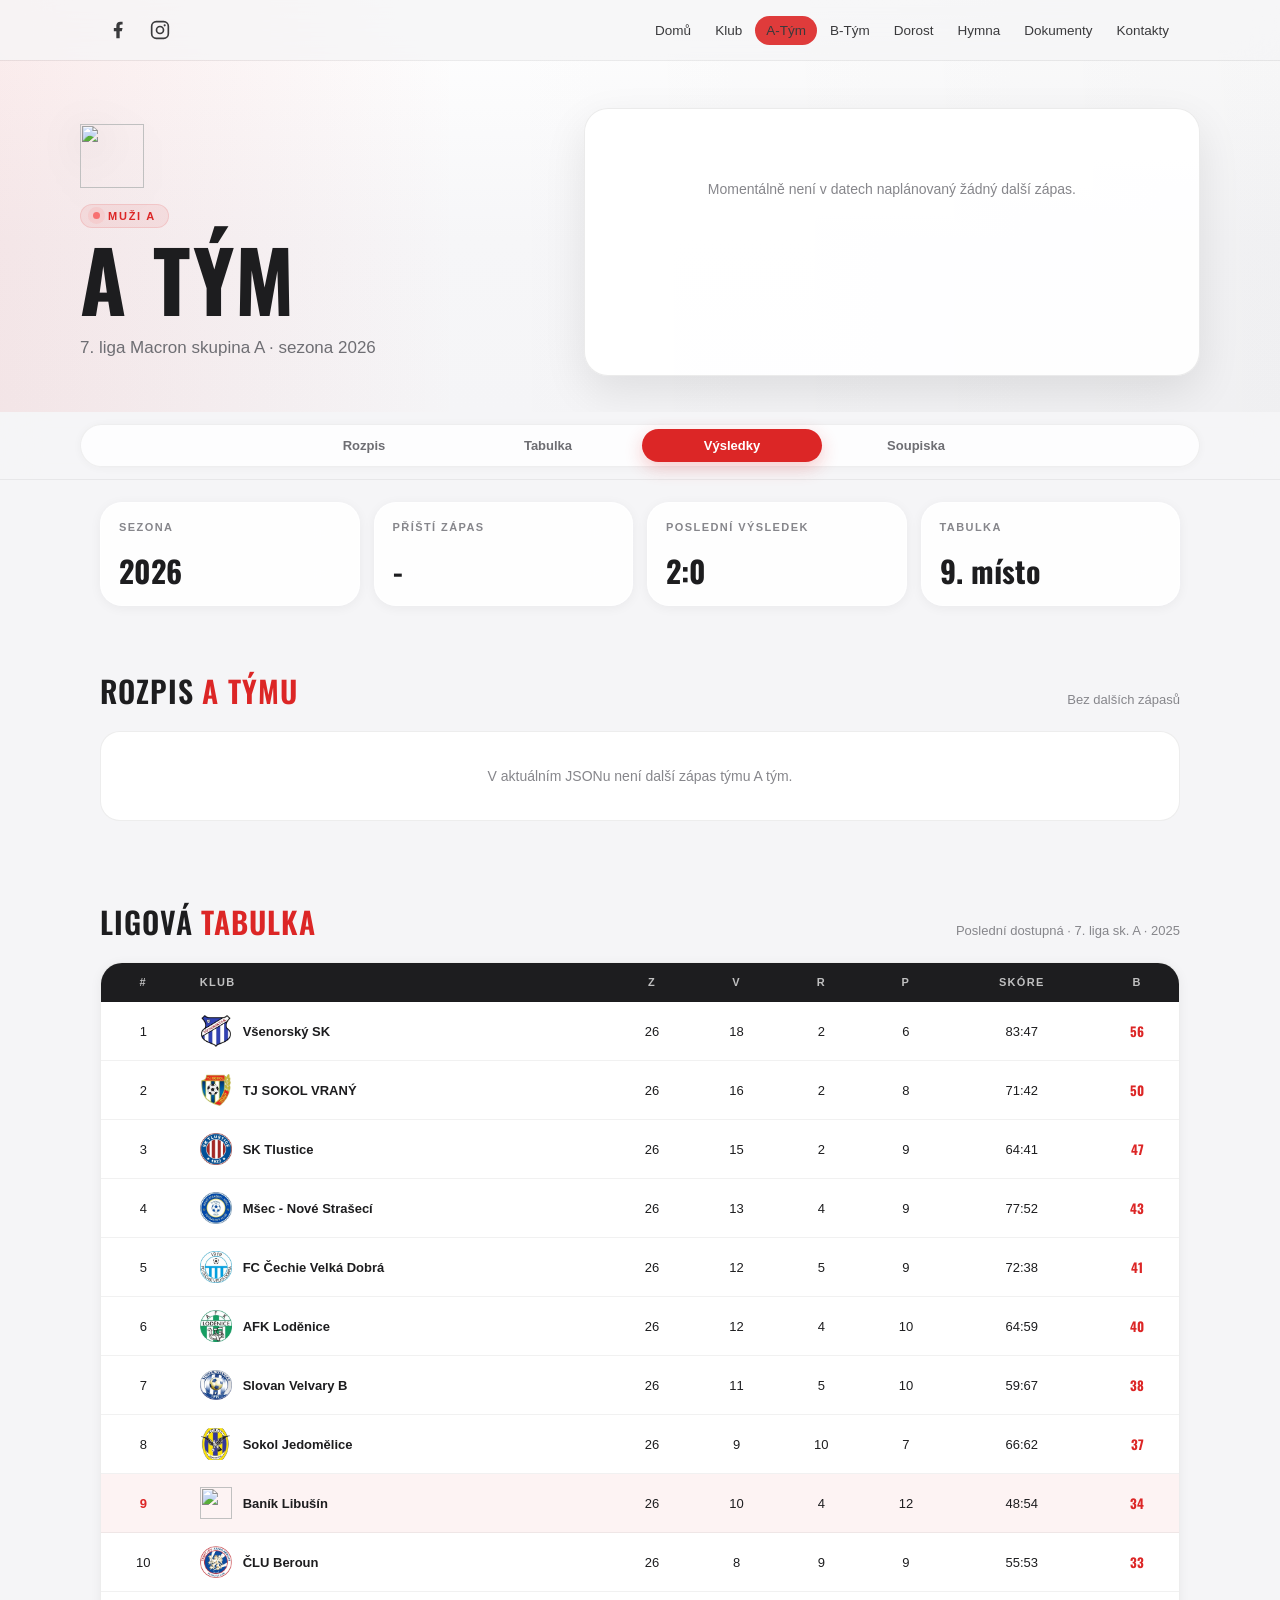
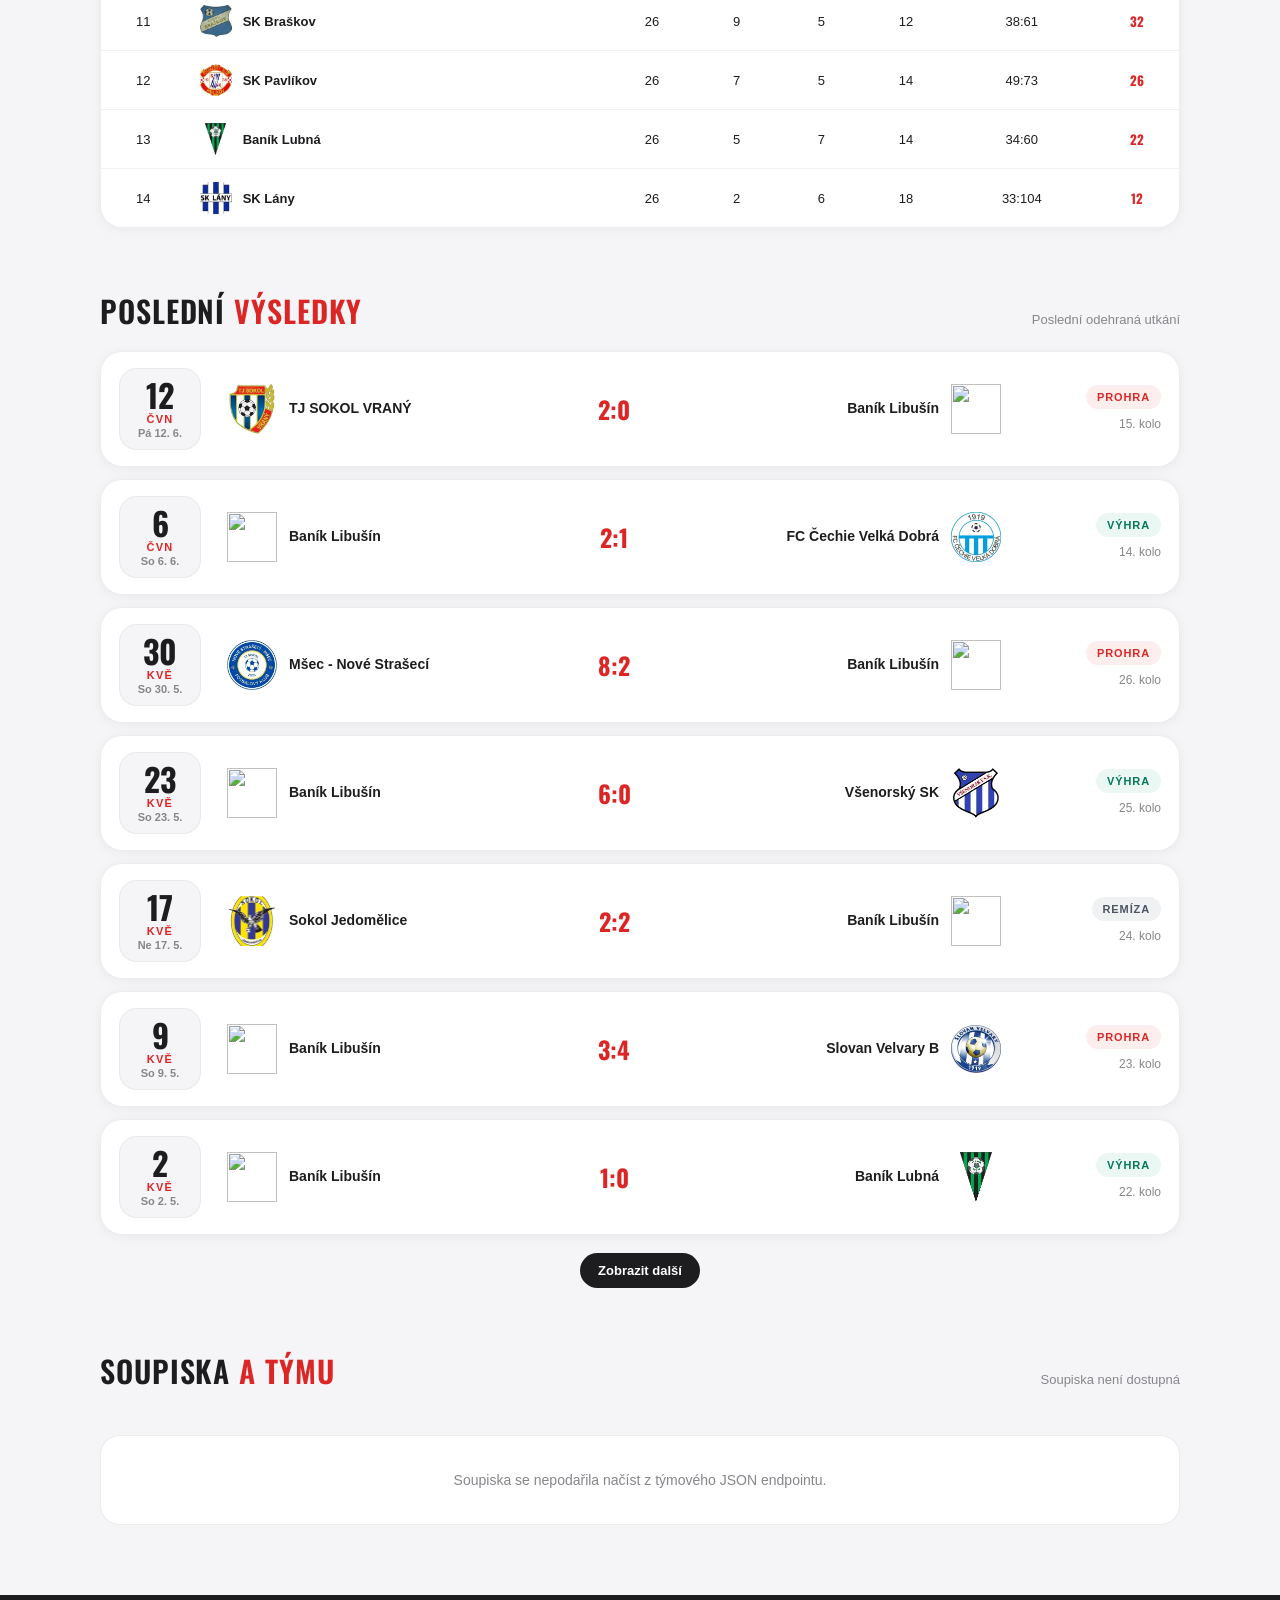
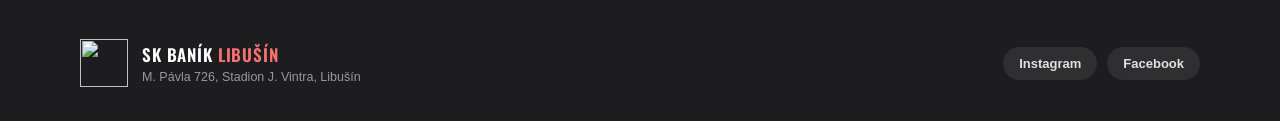
==== a-tym.html @ 38fc82e4 "Initial commit" ====
<!DOCTYPE html>
<html lang="cs">
<head>
<meta charset="utf-8">
<meta name="viewport" content="width=device-width, initial-scale=1">
<title>A tým | SK Baník Libušín</title>
<link rel="icon" href="https://skbaniklibusin.cz/wp-content/uploads/2025/10/cropped-SKBL-2026.png">
<link href="https://fonts.googleapis.com/css2?family=Oswald:wght@500;600;700&display=swap" rel="stylesheet">
<link rel="stylesheet" href="homepage.css">
<link rel="stylesheet" href="a-tym.css?v=2">
</head>
<body class="team-page" data-team-source="a_tym" data-sheet-team="a" data-team-title="A tým" data-team-short="A tým">

<!-- ============ NAV ============ -->
<div class="nav" id="nav">
  <div class="nav-inner">
    <div class="nav-social">
      <a href="https://www.facebook.com/people/SK-Ban%C3%ADk-Libu%C5%A1%C3%ADn/61551993864059/" target="_blank" rel="noopener" aria-label="Facebook">
        <svg width="20" height="20" viewBox="0 0 24 24" fill="currentColor"><path d="M14 13.5h2.5l1-4H14v-2c0-1.03 0-2 2-2h1.5V2.14c-.326-.043-1.557-.14-2.857-.14C11.928 2 10 3.657 10 6.7v2.8H7v4h3V22h4v-8.5z"></path></svg>
      </a>
      <a href="https://www.instagram.com/skbaniklibusin/" target="_blank" rel="noopener" aria-label="Instagram">
        <svg width="20" height="20" viewBox="0 0 24 24" fill="none" stroke="currentColor" stroke-width="2"><rect x="2" y="2" width="20" height="20" rx="5.5"></rect><circle cx="12" cy="12" r="4.2"></circle><circle cx="17.6" cy="6.4" r="1.3" fill="currentColor" stroke="none"></circle></svg>
      </a>
    </div>
    <div class="nav-links" id="navLinks">
      <a href="index.html">Domů</a>
      <a href="klub.html">Klub</a>
      <a href="a-tym.html" class="active">A-Tým</a>
      <a href="b-tym.html">B-Tým</a>
      <a href="dorost.html">Dorost</a>
      <a href="hymna.html">Hymna</a>
      <a href="#">Dokumenty</a>
      <a href="kontakty.html">Kontakty</a>
    </div>
    <button type="button" class="nav-burger" id="navBurger" aria-label="Otevřít menu" aria-expanded="false" aria-controls="navModal">
      <svg width="24" height="24" viewBox="0 0 24 24" fill="none" stroke="currentColor" stroke-width="2" stroke-linecap="round"><path d="M4 7h16M4 12h16M4 17h16"></path></svg>
    </button>
  </div>
</div>

<!-- ============ MOBILNÍ MENU ============ -->
<div class="nav-modal" id="navModal" aria-hidden="true">
  <div class="nav-modal-backdrop" id="navModalBackdrop"></div>
  <div class="nav-modal-panel" role="dialog" aria-modal="true" aria-label="Hlavní menu">
    <div class="nav-modal-head">
      <div class="nav-modal-brand">
        <img src="https://skbaniklibusin.cz/wp-content/uploads/2025/10/cropped-SKBL-2026.png" alt="" class="nav-modal-logo">
        <span class="nav-modal-title">SK Baník <span class="accent">Libušín</span></span>
      </div>
      <button type="button" class="nav-modal-close" id="navModalClose" aria-label="Zavřít menu">
        <svg width="22" height="22" viewBox="0 0 24 24" fill="none" stroke="currentColor" stroke-width="2" stroke-linecap="round"><path d="M6 6l12 12M18 6L6 18"></path></svg>
      </button>
    </div>

    <nav class="nav-modal-links">
      <a href="index.html">
        <span class="ni-icon"><svg width="20" height="20" viewBox="0 0 24 24" fill="none" stroke="currentColor" stroke-width="2" stroke-linecap="round" stroke-linejoin="round"><path d="M4 10.5 12 4l8 6.5"></path><path d="M6 9.5V20h12V9.5"></path></svg></span>
        <span class="ni-label">Domů</span>
        <svg class="ni-chevron" width="18" height="18" viewBox="0 0 24 24" fill="none" stroke="currentColor" stroke-width="2" stroke-linecap="round" stroke-linejoin="round"><path d="M9 6l6 6-6 6"></path></svg>
      </a>
      <a href="klub.html">
        <span class="ni-icon"><svg width="20" height="20" viewBox="0 0 24 24" fill="none" stroke="currentColor" stroke-width="2" stroke-linecap="round" stroke-linejoin="round"><path d="M12 3l7 3v5c0 4.4-3 7.6-7 9-4-1.4-7-4.6-7-9V6l7-3z"></path></svg></span>
        <span class="ni-label">Klub</span>
        <svg class="ni-chevron" width="18" height="18" viewBox="0 0 24 24" fill="none" stroke="currentColor" stroke-width="2" stroke-linecap="round" stroke-linejoin="round"><path d="M9 6l6 6-6 6"></path></svg>
      </a>
      <a href="a-tym.html" class="active">
        <span class="ni-icon"><svg width="20" height="20" viewBox="0 0 24 24" fill="none" stroke="currentColor" stroke-width="2" stroke-linecap="round" stroke-linejoin="round"><circle cx="12" cy="12" r="9"></circle><path d="M12 8l3.2 2.3-1.2 3.7h-4L8.8 10.3z"></path></svg></span>
        <span class="ni-label">A-Tým</span>
        <svg class="ni-chevron" width="18" height="18" viewBox="0 0 24 24" fill="none" stroke="currentColor" stroke-width="2" stroke-linecap="round" stroke-linejoin="round"><path d="M9 6l6 6-6 6"></path></svg>
      </a>
      <a href="b-tym.html">
        <span class="ni-icon"><svg width="20" height="20" viewBox="0 0 24 24" fill="none" stroke="currentColor" stroke-width="2" stroke-linecap="round" stroke-linejoin="round"><circle cx="12" cy="12" r="9"></circle><path d="M12 8l3.2 2.3-1.2 3.7h-4L8.8 10.3z"></path></svg></span>
        <span class="ni-label">B-Tým</span>
        <svg class="ni-chevron" width="18" height="18" viewBox="0 0 24 24" fill="none" stroke="currentColor" stroke-width="2" stroke-linecap="round" stroke-linejoin="round"><path d="M9 6l6 6-6 6"></path></svg>
      </a>
      <a href="dorost.html">
        <span class="ni-icon"><svg width="20" height="20" viewBox="0 0 24 24" fill="none" stroke="currentColor" stroke-width="2" stroke-linecap="round" stroke-linejoin="round"><circle cx="12" cy="12" r="9"></circle><path d="M12 8l3.2 2.3-1.2 3.7h-4L8.8 10.3z"></path></svg></span>
        <span class="ni-label">Dorost</span>
        <svg class="ni-chevron" width="18" height="18" viewBox="0 0 24 24" fill="none" stroke="currentColor" stroke-width="2" stroke-linecap="round" stroke-linejoin="round"><path d="M9 6l6 6-6 6"></path></svg>
      </a>
      <a href="hymna.html">
        <span class="ni-icon"><svg width="20" height="20" viewBox="0 0 24 24" fill="none" stroke="currentColor" stroke-width="2" stroke-linecap="round" stroke-linejoin="round"><path d="M9 18V5l10-2v13"></path><circle cx="6" cy="18" r="3"></circle><circle cx="16" cy="16" r="3"></circle></svg></span>
        <span class="ni-label">Hymna</span>
        <svg class="ni-chevron" width="18" height="18" viewBox="0 0 24 24" fill="none" stroke="currentColor" stroke-width="2" stroke-linecap="round" stroke-linejoin="round"><path d="M9 6l6 6-6 6"></path></svg>
      </a>
      <a href="#">
        <span class="ni-icon"><svg width="20" height="20" viewBox="0 0 24 24" fill="none" stroke="currentColor" stroke-width="2" stroke-linecap="round" stroke-linejoin="round"><path d="M14 3H7a2 2 0 00-2 2v14a2 2 0 002 2h10a2 2 0 002-2V8z"></path><path d="M14 3v5h5"></path><path d="M9 13h6M9 17h4"></path></svg></span>
        <span class="ni-label">Dokumenty</span>
        <svg class="ni-chevron" width="18" height="18" viewBox="0 0 24 24" fill="none" stroke="currentColor" stroke-width="2" stroke-linecap="round" stroke-linejoin="round"><path d="M9 6l6 6-6 6"></path></svg>
      </a>
      <a href="kontakty.html">
        <span class="ni-icon"><svg width="20" height="20" viewBox="0 0 24 24" fill="none" stroke="currentColor" stroke-width="2" stroke-linecap="round" stroke-linejoin="round"><rect x="3" y="5" width="18" height="14" rx="2"></rect><path d="M3 7l9 6 9-6"></path></svg></span>
        <span class="ni-label">Kontakty</span>
        <svg class="ni-chevron" width="18" height="18" viewBox="0 0 24 24" fill="none" stroke="currentColor" stroke-width="2" stroke-linecap="round" stroke-linejoin="round"><path d="M9 6l6 6-6 6"></path></svg>
      </a>
    </nav>

    <div class="nav-modal-social">
      <a href="https://www.instagram.com/skbaniklibusin/" target="_blank" rel="noopener">
        <svg width="18" height="18" viewBox="0 0 24 24" fill="none" stroke="currentColor" stroke-width="2"><rect x="2" y="2" width="20" height="20" rx="5.5"></rect><circle cx="12" cy="12" r="4.2"></circle><circle cx="17.6" cy="6.4" r="1.3" fill="currentColor" stroke="none"></circle></svg>
        <span>Instagram</span>
      </a>
      <a href="https://www.facebook.com/people/SK-Ban%C3%ADk-Libu%C5%A1%C3%ADn/61551993864059/" target="_blank" rel="noopener">
        <svg width="18" height="18" viewBox="0 0 24 24" fill="currentColor"><path d="M14 13.5h2.5l1-4H14v-2c0-1.03 0-2 2-2h1.5V2.14c-.326-.043-1.557-.14-2.857-.14C11.928 2 10 3.657 10 6.7v2.8H7v4h3V22h4v-8.5z"></path></svg>
        <span>Facebook</span>
      </a>
    </div>
  </div>
</div>

<!-- ============ HERO ============ -->
<header class="team-hero">
  <div class="team-hero-bg"></div>
  <div class="team-hero-wash"></div>
  <div class="team-hero-content">
    <div class="team-hero-copy" data-reveal>
      <img src="https://skbaniklibusin.cz/wp-content/uploads/2025/10/cropped-SKBL-2026.png" alt="" class="team-hero-logo">
      <span class="team-kicker">Muži A</span>
      <h1>A tým</h1>
      <p id="heroCompetition">Načítám soutěž...</p>
    </div>
    <div class="team-hero-match" id="heroMatch" data-reveal>
      <div class="team-loading">Načítám nejbližší zápas...</div>
    </div>
  </div>
  <a href="#rozpis" aria-label="Posunout na rozpis" class="team-scroll">
    <svg width="26" height="26" viewBox="0 0 24 24" fill="none" stroke="currentColor" stroke-width="2" stroke-linecap="round" stroke-linejoin="round"><path d="M6 9l6 6 6-6"></path></svg>
  </a>
</header>

<main>
  <nav class="team-tabs-bar" aria-label="Sekce A týmu">
    <div class="team-tabs-inner">
      <a href="#rozpis" class="active">Rozpis</a>
      <a href="#tabulka">Tabulka</a>
      <a href="#vysledky">Výsledky</a>
      <a href="#soupiska">Soupiska</a>
    </div>
  </nav>

  <section class="team-overview" aria-label="Rychlý přehled">
    <div class="overview-card" data-reveal>
      <span class="overview-label">Sezona</span>
      <strong id="overviewSeason">-</strong>
    </div>
    <div class="overview-card" data-reveal>
      <span class="overview-label">Příští zápas</span>
      <strong id="overviewNext">-</strong>
    </div>
    <div class="overview-card" data-reveal>
      <span class="overview-label">Poslední výsledek</span>
      <strong id="overviewLast">-</strong>
    </div>
    <div class="overview-card" data-reveal>
      <span class="overview-label">Tabulka</span>
      <strong id="overviewStanding">-</strong>
    </div>
  </section>

  <section id="rozpis" class="team-section">
    <div class="section-head" data-reveal>
      <h2 class="section-title">Rozpis <span class="accent">A týmu</span></h2>
      <span class="section-note" id="scheduleNote">Načítám...</span>
    </div>
    <div class="match-list" id="scheduleList" data-reveal>
      <div class="team-loading light">Načítám rozpis...</div>
    </div>
    <div class="load-more-row">
      <button type="button" class="load-more-btn" id="scheduleMore" hidden>Zobrazit další</button>
    </div>
  </section>

  <section id="tabulka" class="team-section">
    <div class="section-head" data-reveal>
      <h2 class="section-title">Ligová <span class="accent">tabulka</span></h2>
      <span class="section-note" id="standingsNote">Načítám...</span>
    </div>
    <div class="standings-wrap" data-reveal>
      <table class="standings-table-team" aria-label="Ligová tabulka A týmu">
        <thead>
          <tr>
            <th>#</th>
            <th>Klub</th>
            <th>Z</th>
            <th>V</th>
            <th>R</th>
            <th>P</th>
            <th>Skóre</th>
            <th>B</th>
          </tr>
        </thead>
        <tbody id="standingsBody">
          <tr><td colspan="8">Načítám tabulku...</td></tr>
        </tbody>
      </table>
    </div>
  </section>

  <section id="vysledky" class="team-section">
    <div class="section-head" data-reveal>
      <h2 class="section-title">Poslední <span class="accent">výsledky</span></h2>
      <span class="section-note" id="resultsNote">Načítám...</span>
    </div>
    <div class="match-list results" id="resultsList" data-reveal>
      <div class="team-loading light">Načítám výsledky...</div>
    </div>
    <div class="load-more-row">
      <button type="button" class="load-more-btn" id="resultsMore" hidden>Zobrazit další</button>
    </div>
  </section>

  <section id="soupiska" class="team-section team-section-last">
    <div class="section-head" data-reveal>
      <h2 class="section-title">Soupiska <span class="accent">A týmu</span></h2>
      <span class="section-note" id="rosterNote">Načítám...</span>
    </div>
    <div class="leaders-grid" id="leadersGrid" data-reveal></div>
    <div class="roster-groups" id="rosterGroups" data-reveal>
      <div class="team-loading light">Načítám soupisku...</div>
    </div>
  </section>
</main>

<!-- ============ FOOTER ============ -->
<footer id="kontakt" class="footer">
  <div class="footer-inner">
    <div class="footer-brand">
      <img src="https://skbaniklibusin.cz/wp-content/uploads/2025/10/cropped-SKBL-2026.png" alt="" class="footer-logo">
      <div>
        <div class="footer-name">SK Baník <span class="accent-light">Libušín</span></div>
        <a href="https://www.google.com/maps/search/?api=1&query=Stadion+J.+Vintra,+Libu%C5%A1%C3%ADn" target="_blank" rel="noopener" class="footer-address">M. Pávla 726, Stadion J. Vintra, Libušín</a>
      </div>
    </div>
    <div class="footer-social">
      <a href="https://www.instagram.com/skbaniklibusin/" target="_blank" rel="noopener" class="footer-social-btn">Instagram</a>
      <a href="https://www.facebook.com/people/SK-Ban%C3%ADk-Libu%C5%A1%C3%ADn/61551993864059/" target="_blank" rel="noopener" class="footer-social-btn">Facebook</a>
    </div>
  </div>
</footer>

<script src="a-tym.js?v=2"></script>
</body>
</html>
---- homepage.css ----
/* ============================================================
   SK Baník Libušín — domovská stránka (Apple styl)
   ============================================================ */

:root {
  --red: #DC2626;
  --red-dark: #b91c1c;
  --red-light: #f87171;
  --ink: #1d1d1f;
  --ink-soft: #6e6e73;
  --ink-mute: #86868b;
  --ink-faint: #a1a1a6;
  --hero-photo: url('https://skbaniklibusin.cz/wp-content/uploads/2025/10/MG_5491-scaled.jpg');
}

* { box-sizing: border-box; }

html { scroll-behavior: smooth; }

body {
  margin: 0;
  font-family: -apple-system, BlinkMacSystemFont, 'SF Pro Display', 'SF Pro Text', 'Segoe UI', Helvetica, Arial, sans-serif;
  background: #ffffff;
  color: var(--ink);
  -webkit-font-smoothing: antialiased;
}

a { color: var(--red); text-decoration: none; }
a:hover { color: var(--red-dark); }
::selection { background: rgba(220, 38, 38, .18); }

.accent { color: var(--red); }
.accent-light { color: var(--red-light); }

img { border-style: none; }

/* ---------- keyframes ---------- */
@keyframes floaty { 0%, 100% { transform: translateY(0); } 50% { transform: translateY(9px); } }
@keyframes pulseDot { 0%, 100% { opacity: 1; } 50% { opacity: .3; } }
@keyframes swipeHint { 0%, 100% { transform: translateX(0); } 50% { transform: translateX(7px); } }
@keyframes heroPan {
  from { transform: scale(1.14) translateX(-2%); }
  to   { transform: scale(1.14) translateX(2%); }
}
@keyframes titleIntro {
  0%   { opacity: 0; transform: scale(.55) translateY(14px); }
  55%  { opacity: 1; transform: scale(1) translateY(-6px); }
  100% { opacity: 1; transform: scale(.66) translateY(-22px); }
}

/* ============ NAV ============ */
.nav {
  position: fixed;
  top: 0; left: 0; right: 0;
  z-index: 90;
  background: rgba(255, 255, 255, 0);
  backdrop-filter: blur(0px);
  -webkit-backdrop-filter: blur(0px);
  transition: background .4s ease, box-shadow .4s ease, backdrop-filter .4s ease;
}
.nav.scrolled {
  background: rgba(255, 255, 255, .78);
  backdrop-filter: blur(22px) saturate(180%);
  -webkit-backdrop-filter: blur(22px) saturate(180%);
  box-shadow: 0 1px 0 rgba(0, 0, 0, .08);
}
.nav-inner {
  max-width: 1120px;
  margin: 0 auto;
  padding: 0 20px;
  display: flex;
  align-items: center;
  justify-content: space-between;
  height: 60px;
}
/* left: social icons */
.nav-social {
  display: flex;
  align-items: center;
  gap: 6px;
}
.nav-social a {
  display: flex;
  align-items: center;
  justify-content: center;
  width: 36px;
  height: 36px;
  border-radius: 50%;
  color: #ffffff;
  transition: background .2s, color .4s ease;
}
.nav-social a:hover { background: rgba(255, 255, 255, .16); color: #ffffff; }
.nav.scrolled .nav-social a { color: #3a3a3c; }
.nav.scrolled .nav-social a:hover { background: rgba(0, 0, 0, .05); color: var(--ink); }

/* right: desktop links */
.nav-links {
  display: flex;
  align-items: center;
  gap: 2px;
  font-size: 13.5px;
  font-weight: 500;
}
.nav-links a {
  color: rgba(255, 255, 255, .9);
  padding: 7px 11px;
  border-radius: 99px;
  white-space: nowrap;
  transition: background .2s, color .4s ease;
}
.nav-links a:hover { background: rgba(255, 255, 255, .14); color: #ffffff; }
.nav-links a.active { background: rgba(255, 255, 255, .18); color: #ffffff; }
.nav.scrolled .nav-links a { color: #3a3a3c; }
.nav.scrolled .nav-links a:hover { background: rgba(0, 0, 0, .05); color: var(--ink); }
.nav.scrolled .nav-links a.active { background: rgba(220, 38, 38, .1); color: var(--red); }

/* right: mobile hamburger */
.nav-burger {
  display: none;
  align-items: center;
  justify-content: center;
  width: 40px;
  height: 40px;
  border: none;
  background: transparent;
  color: #ffffff;
  cursor: pointer;
  border-radius: 10px;
  transition: background .2s, color .4s ease;
}
.nav-burger:hover { background: rgba(255, 255, 255, .14); }
.nav.scrolled .nav-burger { color: var(--ink); }
.nav.scrolled .nav-burger:hover { background: rgba(0, 0, 0, .05); }

@media (max-width: 767px) {
  .nav-links { display: none; }
  .nav-burger { display: flex; }
}

/* ============ MOBILNÍ MENU (modální okno) ============ */
body.nav-locked { overflow: hidden; }

.nav-modal {
  position: fixed;
  inset: 0;
  z-index: 200;
  display: none;
  align-items: center;
  justify-content: center;
  padding: 20px;
}
.nav-modal.open { display: flex; }

.nav-modal-backdrop {
  position: absolute;
  inset: 0;
  background: rgba(10, 10, 12, .5);
  backdrop-filter: blur(16px) saturate(150%);
  -webkit-backdrop-filter: blur(16px) saturate(150%);
  opacity: 0;
  animation: navModalFade .35s ease forwards;
}

.nav-modal-panel {
  position: relative;
  width: 100%;
  max-width: 440px;
  max-height: calc(100svh - 40px);
  overflow-y: auto;
  background: rgba(255, 255, 255, .9);
  backdrop-filter: blur(34px) saturate(180%);
  -webkit-backdrop-filter: blur(34px) saturate(180%);
  border: 1px solid rgba(255, 255, 255, .6);
  border-radius: 30px;
  box-shadow: 0 30px 90px rgba(0, 0, 0, .4);
  padding: 20px 18px 18px;
  transform: translateY(20px) scale(.95);
  opacity: 0;
  animation: navModalPop .5s cubic-bezier(.22, 1, .36, 1) forwards;
}

@keyframes navModalFade { to { opacity: 1; } }
@keyframes navModalPop { to { transform: translateY(0) scale(1); opacity: 1; } }
@keyframes navItemIn { from { opacity: 0; transform: translateY(12px); } to { opacity: 1; transform: translateY(0); } }

.nav-modal-head {
  display: flex;
  align-items: center;
  justify-content: space-between;
  gap: 12px;
  padding: 4px 4px 16px;
  margin-bottom: 8px;
  border-bottom: 1px solid rgba(0, 0, 0, .07);
}
.nav-modal-brand { display: flex; align-items: center; gap: 12px; min-width: 0; }
.nav-modal-logo { width: 42px; height: 42px; object-fit: contain; flex: none; }
.nav-modal-title {
  font-family: Oswald, sans-serif;
  font-weight: 700;
  text-transform: uppercase;
  letter-spacing: .04em;
  font-size: 18px;
  color: var(--ink);
  line-height: 1.1;
}
.nav-modal-close {
  display: flex;
  align-items: center;
  justify-content: center;
  width: 40px;
  height: 40px;
  flex: none;
  border: none;
  cursor: pointer;
  border-radius: 50%;
  background: rgba(0, 0, 0, .05);
  color: var(--ink-soft);
  transition: background .25s ease, color .25s ease, transform .3s ease;
}
.nav-modal-close:hover { background: rgba(220, 38, 38, .1); color: var(--red); transform: rotate(90deg); }

.nav-modal-links { display: flex; flex-direction: column; gap: 4px; }
.nav-modal-links a {
  display: flex;
  align-items: center;
  gap: 14px;
  padding: 12px 14px;
  border-radius: 16px;
  color: var(--ink);
  font-size: 16px;
  font-weight: 600;
  opacity: 0;
  animation: navItemIn .5s cubic-bezier(.22, 1, .36, 1) forwards;
  transition: background .2s ease, color .2s ease, transform .12s ease;
}
.nav-modal-links a:hover { background: rgba(220, 38, 38, .08); color: var(--red); }
.nav-modal-links a:active { transform: scale(.98); }
.nav-modal-links a.active { background: rgba(220, 38, 38, .08); color: var(--red); }

.nav-modal-links a:nth-child(1) { animation-delay: .05s; }
.nav-modal-links a:nth-child(2) { animation-delay: .09s; }
.nav-modal-links a:nth-child(3) { animation-delay: .13s; }
.nav-modal-links a:nth-child(4) { animation-delay: .17s; }
.nav-modal-links a:nth-child(5) { animation-delay: .21s; }
.nav-modal-links a:nth-child(6) { animation-delay: .25s; }
.nav-modal-links a:nth-child(7) { animation-delay: .29s; }
.nav-modal-links a:nth-child(8) { animation-delay: .33s; }

.nav-modal-links .ni-icon {
  display: flex;
  align-items: center;
  justify-content: center;
  width: 42px;
  height: 42px;
  flex: none;
  border-radius: 13px;
  background: #f2f2f5;
  color: var(--red);
  transition: background .2s ease, color .2s ease;
}
.nav-modal-links a:hover .ni-icon,
.nav-modal-links a.active .ni-icon { background: var(--red); color: #ffffff; }
.nav-modal-links .ni-label { flex: 1; min-width: 0; }
.nav-modal-links .ni-chevron { flex: none; color: var(--ink-faint); }
.nav-modal-links a:hover .ni-chevron,
.nav-modal-links a.active .ni-chevron { color: var(--red); }

.nav-modal-social {
  display: flex;
  gap: 10px;
  margin-top: 16px;
  padding-top: 16px;
  border-top: 1px solid rgba(0, 0, 0, .07);
}
.nav-modal-social a {
  flex: 1;
  display: flex;
  align-items: center;
  justify-content: center;
  gap: 8px;
  padding: 11px;
  border-radius: 14px;
  background: #f2f2f5;
  color: var(--ink);
  font-size: 13px;
  font-weight: 600;
  transition: background .2s ease, color .2s ease;
}
.nav-modal-social a:hover { background: var(--red); color: #ffffff; }

/* ============ HERO ============ */
.hero {
  position: relative;
  min-height: 100svh;
  display: flex;
  flex-direction: column;
  align-items: center;
  justify-content: center;
  overflow: hidden;
  padding: 96px 20px 110px;
}
.hero-bg {
  position: absolute;
  inset: 0;
  background-image: var(--hero-photo);
  background-size: cover;
  background-position: center 30%;
  transform: scale(1.14);
  will-change: transform;
  animation: heroPan 26s ease-in-out infinite alternate;
}
@media (prefers-reduced-motion: reduce) {
  .hero-bg { animation: none; transform: none; }
}
.hero-gradient {
  position: absolute;
  inset: 0;
  background: linear-gradient(to bottom, rgba(10, 10, 12, .55) 0%, rgba(10, 10, 12, .25) 40%, rgba(10, 10, 12, .55) 78%, #ffffff 100%);
}
.hero-dim {
  position: absolute;
  inset: 0;
  background: #0a0a0c;
  opacity: .18;
}
.hero-content {
  position: relative;
  z-index: 2;
  width: 100%;
  max-width: 680px;
  display: flex;
  flex-direction: column;
  align-items: center;
  text-align: center;
}
.hero-head {
  display: flex;
  flex-direction: column;
  align-items: center;
}
.hero-title-group {
  display: flex;
  flex-direction: column;
  align-items: center;
  transform-origin: center center;
  animation: titleIntro 1.05s cubic-bezier(.34, 1.2, .5, 1) both;
  margin-top: 30px;
}
.hero-logo {
  height: 76px; width: 76px;
  object-fit: contain;
  filter: drop-shadow(0 6px 24px rgba(0, 0, 0, .5));
}
.hero-title {
  margin: 14px 0 4px;
  font-family: Oswald, sans-serif;
  font-weight: 700;
  text-transform: uppercase;
  letter-spacing: .04em;
  font-size: clamp(34px, 7vw, 58px);
  line-height: 1.05;
  color: #ffffff;
  text-shadow: 0 2px 30px rgba(0, 0, 0, .45);
}
.hero-subtitle {
  margin: 0;
  font-size: clamp(14px, 2.4vw, 17px);
  font-weight: 500;
  letter-spacing: .14em;
  text-transform: uppercase;
  color: rgba(255, 255, 255, .75);
}

/* ---------- Segmented team switch ---------- */
.team-tabs-wrap {
  display: flex;
  justify-content: center;
  width: 100%;
  margin-bottom: 12px;
}
.team-tabs {
  display: flex;
  background: rgba(255, 255, 255, .12);
  backdrop-filter: blur(20px);
  -webkit-backdrop-filter: blur(20px);
  border: 1px solid rgba(255, 255, 255, .18);
  border-radius: 99px;
  padding: 4px;
  gap: 2px;
}
.team-tab {
  border: none;
  cursor: pointer;
  font-family: inherit;
  font-size: 13px;
  font-weight: 600;
  padding: 8px 16px;
  border-radius: 99px;
  background: transparent;
  color: rgba(255, 255, 255, .75);
  box-shadow: none;
  transition: background .35s ease, color .35s ease, box-shadow .35s ease;
}
.team-tab.active {
  background: var(--red);
  color: #ffffff;
  box-shadow: 0 4px 14px rgba(220, 38, 38, .35);
}

/* ---------- Flip card ---------- */
.hero-card-scale {
  width: 100%;
  perspective: 1500px;
  transform-origin: center top;
}
.flip {
  position: relative;
  width: 100%;
  transform-style: preserve-3d;
  transition: transform .8s cubic-bezier(.22, 1, .36, 1);
  transform: rotateY(0deg);
  cursor: grab;
  touch-action: pan-y;
  user-select: none;
  -webkit-user-select: none;
}
.flip-front,
.flip-back {
  backface-visibility: hidden;
  -webkit-backface-visibility: hidden;
  border-radius: 28px;
  box-shadow: 0 24px 70px rgba(0, 0, 0, .35);
}
.flip-front {
  background: rgba(255, 255, 255, .10);
  backdrop-filter: blur(28px) saturate(160%);
  -webkit-backdrop-filter: blur(28px) saturate(160%);
  border: 1px solid rgba(255, 255, 255, .22);
  padding: clamp(18px, 4vw, 26px) clamp(14px, 3.5vw, 22px) clamp(16px, 3.5vw, 22px);
}
.flip-back {
  position: absolute;
  inset: 0;
  transform: rotateY(180deg);
  background: rgba(18, 18, 22, .62);
  backdrop-filter: blur(28px) saturate(160%);
  -webkit-backdrop-filter: blur(28px) saturate(160%);
  border: 1px solid rgba(255, 255, 255, .18);
  padding: 22px;
  display: flex;
  flex-direction: column;
  overflow: hidden;
}
.flip-loading {
  color: rgba(255, 255, 255, .75);
  font-size: 15px;
  padding: 60px 0;
  text-align: center;
}

/* Front — badge */
.match-badge-row {
  display: flex;
  align-items: center;
  justify-content: center;
  gap: 10px;
  margin-bottom: 6px;
}
.match-badge {
  display: inline-flex;
  align-items: center;
  gap: 7px;
  background: var(--red);
  color: #ffffff;
  font-size: 11.5px;
  font-weight: 700;
  letter-spacing: .12em;
  text-transform: uppercase;
  padding: 5px 12px;
  border-radius: 99px;
}
.match-badge .dot {
  width: 6px; height: 6px;
  border-radius: 50%;
  background: #ffffff;
  animation: pulseDot 1.6s ease-in-out infinite;
}

/* Front — countdown */
.countdown {
  display: flex;
  justify-content: center;
  align-items: center;
  gap: 6px;
  margin: 10px 0 16px;
}
.countdown-cell {
  display: inline-flex;
  align-items: baseline;
  gap: 3px;
  background: rgba(0, 0, 0, .32);
  border: 1px solid rgba(255, 255, 255, .12);
  border-radius: 99px;
  padding: 4px 10px;
}
.countdown-num {
  font-family: Oswald, sans-serif;
  font-weight: 700;
  font-size: 14px;
  color: #ffffff;
  font-variant-numeric: tabular-nums;
}
.countdown-num.sec { color: var(--red-light); }
.countdown-lbl {
  font-size: 9px;
  letter-spacing: .08em;
  text-transform: uppercase;
  color: rgba(255, 255, 255, .55);
}

/* Front — VS teams */
.vs-wrap { position: relative; margin-top: 2px; }
.vs-watermark {
  position: absolute;
  inset: 0;
  display: flex;
  align-items: center;
  justify-content: center;
  pointer-events: none;
  font-family: Oswald, sans-serif;
  font-weight: 700;
  font-size: clamp(76px, 20vw, 148px);
  letter-spacing: .02em;
  line-height: 1;
  background: linear-gradient(to bottom, rgba(248, 113, 113, .34) 0%, rgba(248, 113, 113, .03) 85%);
  -webkit-background-clip: text;
  background-clip: text;
  color: transparent;
  user-select: none;
  -webkit-user-select: none;
}
.vs-teams {
  position: relative;
  display: grid;
  grid-template-columns: 1fr 1fr;
  align-items: start;
  gap: clamp(44px, 14vw, 100px);
}
.vs-team {
  display: flex;
  flex-direction: column;
  align-items: center;
  gap: 9px;
  min-width: 0;
}
.vs-team.home,
.vs-team.away { animation: none; }
.vs-team img {
  width: clamp(86px, 19vw, 126px);
  height: clamp(86px, 19vw, 126px);
  object-fit: contain;
  filter: drop-shadow(0 10px 24px rgba(0, 0, 0, .45));
}
.vs-team-name {
  color: #ffffff;
  font-weight: 600;
  font-size: clamp(13px, 2.6vw, 15.5px);
  line-height: 1.25;
}

/* Front — meta */
.match-meta {
  margin-top: 20px;
  border-top: 1px solid rgba(255, 255, 255, .14);
  padding-top: 14px;
  display: flex;
  flex-wrap: wrap;
  align-items: center;
  justify-content: center;
  gap: 6px 14px;
}
.match-meta .date { color: #ffffff; font-weight: 700; font-size: 14.5px; }
.match-meta .place {
  color: rgba(255, 255, 255, .65);
  font-size: 12.5px;
  display: inline-flex;
  align-items: center;
  gap: 5px;
}
.match-meta .place svg { flex: none; }
.match-meta .type { color: rgba(255, 255, 255, .45); font-size: 12px; }

/* Back — results */
.back-head {
  display: flex;
  align-items: center;
  justify-content: center;
  gap: 8px;
  margin-bottom: 14px;
  flex: none;
}
.back-badge {
  display: inline-flex;
  align-items: center;
  background: rgba(255, 255, 255, .12);
  color: #ffffff;
  font-size: 11.5px;
  font-weight: 700;
  letter-spacing: .12em;
  text-transform: uppercase;
  padding: 5px 12px;
  border-radius: 99px;
}
.back-list {
  display: flex;
  flex-direction: column;
  gap: 8px;
  overflow-y: auto;
  flex: 1;
  min-height: 0;
}
.back-row {
  display: flex;
  align-items: center;
  gap: 10px;
  background: rgba(255, 255, 255, .07);
  border: 1px solid rgba(255, 255, 255, .10);
  border-radius: 14px;
  padding: 10px 14px;
}
.back-row .rdot { flex: none; width: 8px; height: 8px; border-radius: 50%; }
.back-row .rinfo { flex: 1; min-width: 0; text-align: left; }
.back-row .rteams {
  color: #ffffff;
  font-size: 13px;
  font-weight: 600;
  line-height: 1.3;
  overflow: hidden;
  text-overflow: ellipsis;
  white-space: nowrap;
}
.back-row .rmeta { color: rgba(255, 255, 255, .5); font-size: 11px; margin-top: 2px; }
.back-row .rscore {
  flex: none;
  font-family: Oswald, sans-serif;
  font-weight: 700;
  font-size: 19px;
  color: #ffffff;
  font-variant-numeric: tabular-nums;
}
.back-empty {
  color: rgba(255, 255, 255, .6);
  font-size: 13.5px;
  padding: 40px 0;
  text-align: center;
}

/* ---------- Face switch ---------- */
.face-switch {
  display: flex;
  align-items: center;
  gap: 10px;
  margin-top: 16px;
}
.face-btn {
  border: none;
  cursor: pointer;
  font-family: inherit;
  font-size: 12px;
  font-weight: 600;
  padding: 7px 14px;
  border-radius: 99px;
  background: rgba(255, 255, 255, .12);
  color: rgba(255, 255, 255, .75);
  transition: background .3s ease, color .3s ease;
}
.face-btn.active { background: rgba(255, 255, 255, .9); color: var(--ink); }
.swipe-hint {
  color: rgba(255, 255, 255, .45);
  display: flex;
  animation: swipeHint 1.8s ease-in-out infinite;
}

/* ---------- Scroll down ---------- */
.scroll-down {
  position: absolute;
  bottom: 22px;
  left: 50%;
  transform: translateX(-50%);
  z-index: 2;
  color: rgba(29, 29, 31, .55);
  animation: floaty 2.2s ease-in-out infinite;
  display: flex;
}

/* ============ SECTIONS ============ */
.section {
  max-width: 1120px;
  margin: 0 auto;
  padding: 44px 20px 10px;
}
.section-teams { padding: 34px 20px 10px; }
.section-results { padding: 44px 20px 10px; }
.section-news { padding: 44px 20px 60px; }

.section-head {
  display: flex;
  align-items: baseline;
  justify-content: space-between;
  gap: 12px;
  margin-bottom: 18px;
}
.section-title {
  margin: 0;
  font-family: Oswald, sans-serif;
  font-weight: 600;
  text-transform: uppercase;
  letter-spacing: .03em;
  font-size: clamp(22px, 4vw, 30px);
  color: var(--ink);
}
.section-note { font-size: 13px; color: var(--ink-mute); font-weight: 500; }
.section-link { font-size: 13px; font-weight: 600; }

/* ---------- Team cards ---------- */
.teams-grid {
  display: grid;
  grid-template-columns: repeat(auto-fit, minmax(290px, 1fr));
  gap: 16px;
}
.team-card {
  background: #ffffff;
  border: 1px solid rgba(0, 0, 0, .07);
  border-radius: 24px;
  overflow: hidden;
  display: flex;
  flex-direction: column;
  box-shadow: 0 2px 12px rgba(0, 0, 0, .04);
  transition: transform .3s ease, box-shadow .3s ease;
}
.team-card:hover { transform: translateY(-4px); box-shadow: 0 18px 44px rgba(0, 0, 0, .11); }
.team-card-head {
  display: flex;
  align-items: center;
  justify-content: space-between;
  padding: 13px 18px;
  background: #f5f5f7;
  border-bottom: 1px solid rgba(0, 0, 0, .05);
}
.team-card-head .label { display: flex; align-items: center; gap: 8px; }
.team-card-head .label .dot { width: 8px; height: 8px; border-radius: 50%; background: var(--red); }
.team-card-head .label .name {
  font-family: Oswald, sans-serif;
  font-weight: 600;
  font-size: 15px;
  letter-spacing: .05em;
  text-transform: uppercase;
  color: var(--ink);
}
.team-card-head .badge {
  font-size: 10.5px;
  font-weight: 700;
  letter-spacing: .1em;
  text-transform: uppercase;
  color: var(--red);
  background: rgba(220, 38, 38, .09);
  padding: 4px 10px;
  border-radius: 99px;
}
.team-card-body {
  padding: 18px 18px 16px;
  display: flex;
  flex-direction: column;
  gap: 14px;
  flex: 1;
}
.team-match {
  display: grid;
  grid-template-columns: 1fr auto 1fr;
  align-items: start;
  gap: 10px;
}
.team-match .side {
  display: flex;
  flex-direction: column;
  align-items: center;
  gap: 7px;
  min-width: 0;
}
.team-match .side img {
  width: 58px; height: 58px;
  object-fit: contain;
  filter: drop-shadow(0 3px 8px rgba(0, 0, 0, .12));
}
.team-match .side .name {
  font-size: 12.5px;
  font-weight: 600;
  color: var(--ink);
  text-align: center;
  line-height: 1.25;
}
.team-match .vs {
  padding-top: 18px;
  font-family: Oswald, sans-serif;
  font-weight: 700;
  font-size: 16px;
  color: rgba(220, 38, 38, .45);
  letter-spacing: .06em;
}
.team-tags {
  display: flex;
  flex-wrap: wrap;
  align-items: center;
  justify-content: center;
  gap: 8px;
  margin-top: auto;
}
.team-tag {
  display: inline-flex;
  align-items: center;
  gap: 6px;
  background: #f5f5f7;
  border-radius: 99px;
  padding: 6px 12px;
  font-size: 12px;
}
.team-tag.date { font-weight: 700; color: var(--ink); }
.team-tag.place { font-weight: 500; color: var(--ink-soft); }
.team-tag svg { flex: none; color: var(--red); }
.team-empty {
  font-size: 13.5px;
  color: var(--ink-mute);
  padding: 20px 0;
  text-align: center;
}

/* ---------- Results strip ---------- */
.results-strip {
  display: flex;
  gap: 12px;
  overflow-x: auto;
  padding-bottom: 10px;
  scrollbar-width: none;
  -webkit-overflow-scrolling: touch;
}
.results-strip::-webkit-scrollbar { display: none; }
.result-card {
  flex: none;
  width: 272px;
  background: #ffffff;
  border: 1px solid rgba(0, 0, 0, .07);
  border-radius: 20px;
  padding: 14px 16px 15px;
  box-shadow: 0 2px 10px rgba(0, 0, 0, .04);
  transition: transform .3s ease, box-shadow .3s ease;
}
.result-card:hover { transform: translateY(-3px); box-shadow: 0 14px 34px rgba(0, 0, 0, .10); }
.result-top {
  display: flex;
  align-items: center;
  justify-content: space-between;
  margin-bottom: 12px;
}
.result-outcome {
  font-size: 10px;
  font-weight: 700;
  letter-spacing: .1em;
  text-transform: uppercase;
  padding: 4px 10px;
  border-radius: 99px;
}
.result-meta { font-size: 11px; color: var(--ink-mute); font-weight: 500; }
.result-teams {
  display: grid;
  grid-template-columns: 1fr auto 1fr;
  align-items: start;
  gap: 8px;
}
.result-teams .side {
  display: flex;
  flex-direction: column;
  align-items: center;
  gap: 5px;
  min-width: 0;
}
.result-teams .side img { width: 42px; height: 42px; object-fit: contain; }
.result-teams .side .name {
  font-size: 11px;
  font-weight: 600;
  color: var(--ink);
  text-align: center;
  line-height: 1.25;
}
.result-score {
  padding-top: 8px;
  font-family: Oswald, sans-serif;
  font-weight: 700;
  font-size: 23px;
  color: var(--ink);
  font-variant-numeric: tabular-nums;
  white-space: nowrap;
}

/* ---------- News ---------- */
.news-grid {
  display: grid;
  grid-template-columns: repeat(auto-fill, minmax(280px, 1fr));
  gap: 18px;
}
.news-card {
  display: flex;
  flex-direction: column;
  background: #ffffff;
  border: 1px solid rgba(0, 0, 0, .07);
  border-radius: 22px;
  overflow: hidden;
  color: inherit;
  transition: transform .3s ease, box-shadow .3s ease;
}
.news-card:hover { transform: translateY(-4px); box-shadow: 0 18px 44px rgba(0, 0, 0, .12); color: inherit; }
.news-thumb { height: 170px; background: #f5f5f7; overflow: hidden; }
.news-thumb img { width: 100%; height: 100%; object-fit: cover; display: block; }
.news-thumb.placeholder {
  display: flex;
  flex-direction: column;
  align-items: center;
  justify-content: center;
  gap: 8px;
  border-bottom: 2px solid rgba(220, 38, 38, .35);
}
.news-thumb.placeholder img { width: 58px; height: 58px; object-fit: contain; opacity: .9; }
.news-thumb.placeholder span {
  font-family: Oswald, sans-serif;
  font-weight: 600;
  font-size: 11px;
  letter-spacing: .16em;
  text-transform: uppercase;
  color: var(--ink-faint);
}
.news-body {
  padding: 16px 18px 18px;
  display: flex;
  flex-direction: column;
  gap: 7px;
}
.news-date {
  font-size: 11.5px;
  font-weight: 600;
  letter-spacing: .08em;
  text-transform: uppercase;
  color: var(--red);
}
.news-title { font-size: 16.5px; font-weight: 700; line-height: 1.3; color: var(--ink); }
.news-excerpt {
  font-size: 13.5px;
  line-height: 1.5;
  color: var(--ink-soft);
  display: -webkit-box;
  -webkit-line-clamp: 3;
  line-clamp: 3;
  -webkit-box-orient: vertical;
  overflow: hidden;
}
.data-note { margin: 22px 0 0; text-align: center; font-size: 12px; color: var(--ink-faint); }

/* ============ FOOTER ============ */
.footer {
  background: var(--ink);
  color: rgba(255, 255, 255, .8);
  padding: 44px 20px 34px;
}
.footer-inner {
  max-width: 1120px;
  margin: 0 auto;
  display: flex;
  flex-wrap: wrap;
  align-items: center;
  justify-content: space-between;
  gap: 22px;
}
.footer-brand { display: flex; align-items: center; gap: 14px; }
.footer-logo { height: 48px; width: 48px; object-fit: contain; }
.footer-name {
  font-family: Oswald, sans-serif;
  font-weight: 600;
  font-size: 17px;
  letter-spacing: .05em;
  text-transform: uppercase;
  color: #ffffff;
}
.footer-address { font-size: 12.5px; color: rgba(255, 255, 255, .55); }
.footer-address:hover { color: #ffffff; }
.footer-social { display: flex; align-items: center; gap: 10px; }
.footer-social-btn {
  display: flex;
  align-items: center;
  gap: 7px;
  font-size: 13px;
  font-weight: 600;
  color: rgba(255, 255, 255, .85);
  background: rgba(255, 255, 255, .08);
  padding: 9px 16px;
  border-radius: 99px;
  transition: background .2s;
}
.footer-social-btn:hover { background: rgba(255, 255, 255, .16); color: #ffffff; }

/* ---------- Reveal on scroll ---------- */
[data-reveal].reveal-hidden {
  opacity: 0;
  transform: translateY(26px);
  transition: opacity .7s cubic-bezier(.16, 1, .3, 1), transform .7s cubic-bezier(.16, 1, .3, 1);
}
[data-reveal].reveal-in { opacity: 1; transform: translateY(0); }
---- a-tym.css ----
/* ============================================================
   SK Baník Libušín — A tým (Apple styl)
   ============================================================ */

:root {
  --surface: #f5f5f7;
  --surface-strong: #ffffff;
  --line-soft: rgba(0, 0, 0, .07);
  --line-strong: rgba(0, 0, 0, .12);
  --shadow-soft: 0 2px 12px rgba(0, 0, 0, .05);
  --shadow-lift: 0 18px 48px rgba(0, 0, 0, .12);
}

body.team-page {
  background: var(--surface);
}

body.nav-lock {
  overflow: hidden;
}

body.team-page .nav {
  background: rgba(245, 245, 247, .78);
  backdrop-filter: blur(22px) saturate(180%);
  -webkit-backdrop-filter: blur(22px) saturate(180%);
  box-shadow: 0 1px 0 rgba(0, 0, 0, .07);
}

body.team-page .nav-social a,
body.team-page .nav-links a,
body.team-page .nav-burger {
  color: #3a3a3c;
}

body.team-page .nav-social a:hover,
body.team-page .nav-links a:hover,
body.team-page .nav-burger:hover {
  background: rgba(0, 0, 0, .05);
  color: var(--ink);
}

.nav-links a.active {
  background: rgba(220, 38, 38, .9);
  color: #ffffff;
}

.nav.scrolled .nav-links a.active {
  background: rgba(220, 38, 38, .1);
  color: var(--red);
}

/* ============ HERO ============ */
.team-hero {
  position: relative;
  min-height: auto;
  display: flex;
  align-items: center;
  justify-content: center;
  overflow: hidden;
  padding: 108px 20px 36px;
  color: var(--ink);
  background: linear-gradient(to bottom, #ffffff 0%, #f6f6f8 58%, var(--surface) 100%);
}

.team-hero-bg {
  display: none;
}

.team-hero-wash {
  position: absolute;
  inset: 0;
  background: linear-gradient(90deg, rgba(220, 38, 38, .08), transparent 36%, rgba(0, 0, 0, .025));
  pointer-events: none;
}

.team-hero-content {
  position: relative;
  z-index: 2;
  width: min(1120px, 100%);
  display: grid;
  grid-template-columns: minmax(0, .72fr) minmax(420px, 1fr);
  align-items: center;
  gap: clamp(24px, 5vw, 60px);
}

.team-hero-copy {
  display: flex;
  flex-direction: column;
  align-items: flex-start;
}

.team-hero-logo {
  width: 64px;
  height: 64px;
  object-fit: contain;
  margin-bottom: 16px;
  filter: drop-shadow(0 8px 20px rgba(0, 0, 0, .16));
}

.team-kicker {
  display: inline-flex;
  align-items: center;
  gap: 8px;
  margin-bottom: 12px;
  padding: 5px 12px;
  border-radius: 99px;
  background: rgba(220, 38, 38, .08);
  border: 1px solid rgba(220, 38, 38, .12);
  font-size: 11px;
  font-weight: 800;
  letter-spacing: .16em;
  text-transform: uppercase;
  color: var(--red);
}

.team-kicker::before {
  content: "";
  width: 7px;
  height: 7px;
  border-radius: 50%;
  background: var(--red-light);
  box-shadow: 0 0 0 5px rgba(248, 113, 113, .12);
}

.team-hero h1 {
  margin: 0;
  font-family: Oswald, sans-serif;
  font-weight: 700;
  text-transform: uppercase;
  letter-spacing: .03em;
  font-size: clamp(46px, 8vw, 84px);
  line-height: .92;
}

.team-hero-copy p {
  margin: 18px 0 0;
  max-width: 560px;
  font-size: clamp(14px, 1.8vw, 17px);
  line-height: 1.5;
  color: var(--ink-soft);
}

.team-hero-match {
  min-height: 268px;
  border-radius: 24px;
  background: rgba(255, 255, 255, .92);
  border: 1px solid rgba(0, 0, 0, .08);
  box-shadow: 0 16px 44px rgba(0, 0, 0, .09);
  overflow: hidden;
}

.hero-match-top {
  display: flex;
  align-items: center;
  justify-content: space-between;
  gap: 14px;
  padding: 16px 20px;
  border-bottom: 1px solid rgba(0, 0, 0, .06);
}

.match-pill {
  display: inline-flex;
  align-items: center;
  gap: 7px;
  padding: 5px 12px;
  border-radius: 99px;
  background: var(--red);
  color: #ffffff;
  font-size: 11px;
  font-weight: 800;
  letter-spacing: .13em;
  text-transform: uppercase;
  white-space: nowrap;
}

.match-pill::before {
  content: "";
  width: 6px;
  height: 6px;
  border-radius: 50%;
  background: #ffffff;
}

.hero-match-round {
  color: var(--ink-mute);
  font-size: 12px;
  font-weight: 600;
  text-align: right;
}

.hero-vs {
  position: relative;
  display: grid;
  grid-template-columns: 1fr auto 1fr;
  align-items: center;
  gap: 16px;
  padding: 24px 24px 18px;
}

.hero-vs::before {
  content: "VS";
  position: absolute;
  inset: 0;
  display: flex;
  align-items: center;
  justify-content: center;
  pointer-events: none;
  font-family: Oswald, sans-serif;
  font-size: clamp(72px, 12vw, 104px);
  font-weight: 700;
  color: rgba(220, 38, 38, .055);
}

.hero-team,
.row-team {
  min-width: 0;
  display: flex;
  flex-direction: column;
  align-items: center;
  text-align: center;
  gap: 12px;
}

.hero-team img {
  width: clamp(72px, 11vw, 98px);
  height: clamp(72px, 11vw, 98px);
  object-fit: contain;
  filter: drop-shadow(0 8px 18px rgba(0, 0, 0, .14));
}

.hero-team strong {
  font-size: clamp(14px, 2.3vw, 17px);
  line-height: 1.22;
  color: var(--ink);
}

.hero-center {
  position: relative;
  z-index: 1;
  display: flex;
  flex-direction: column;
  align-items: center;
  gap: 8px;
  min-width: 94px;
}

.hero-center strong {
  font-family: Oswald, sans-serif;
  font-size: clamp(30px, 5vw, 46px);
  color: var(--ink);
  line-height: 1;
}

.hero-center span {
  max-width: 130px;
  color: var(--ink-mute);
  font-size: 12px;
  font-weight: 700;
  line-height: 1.3;
  text-transform: uppercase;
  letter-spacing: .08em;
}

.hero-match-meta {
  display: flex;
  flex-wrap: wrap;
  align-items: center;
  justify-content: center;
  gap: 8px;
  padding: 0 20px 18px;
}

.hero-match-meta span {
  display: inline-flex;
  align-items: center;
  gap: 6px;
  padding: 7px 12px;
  border-radius: 99px;
  background: #f5f5f7;
  border: 1px solid rgba(0, 0, 0, .06);
  color: var(--ink-soft);
  font-size: 12px;
  font-weight: 600;
}

.team-scroll {
  display: none;
}

/* ============ PAGE NAV ============ */
.team-tabs-bar {
  position: sticky;
  top: 60px;
  z-index: 45;
  padding: 12px 20px;
  background: rgba(245, 245, 247, .78);
  backdrop-filter: blur(22px) saturate(180%);
  -webkit-backdrop-filter: blur(22px) saturate(180%);
  border-bottom: 1px solid rgba(0, 0, 0, .06);
}

.team-tabs-inner {
  max-width: 1120px;
  margin: 0 auto;
  display: flex;
  justify-content: center;
  gap: 4px;
  padding: 4px;
  border-radius: 99px;
  background: rgba(255, 255, 255, .72);
  border: 1px solid rgba(0, 0, 0, .06);
  box-shadow: 0 1px 8px rgba(0, 0, 0, .04);
}

.team-tabs-inner a {
  flex: 1;
  max-width: 180px;
  padding: 9px 14px;
  border-radius: 99px;
  color: var(--ink-soft);
  font-size: 13px;
  font-weight: 700;
  text-align: center;
  transition: background .25s ease, color .25s ease, box-shadow .25s ease;
}

.team-tabs-inner a:hover,
.team-tabs-inner a.active {
  background: var(--red);
  color: #ffffff;
  box-shadow: 0 6px 18px rgba(220, 38, 38, .24);
}

/* ============ OVERVIEW ============ */
.team-overview {
  max-width: 1120px;
  margin: 0 auto;
  padding: 22px 20px 8px;
  display: grid;
  grid-template-columns: repeat(4, minmax(0, 1fr));
  gap: 14px;
  position: relative;
  z-index: 4;
}

.overview-card {
  min-height: 104px;
  border-radius: 22px;
  background: rgba(255, 255, 255, .86);
  border: 1px solid rgba(255, 255, 255, .82);
  box-shadow: var(--shadow-soft);
  backdrop-filter: blur(22px) saturate(180%);
  -webkit-backdrop-filter: blur(22px) saturate(180%);
  padding: 18px;
  display: flex;
  flex-direction: column;
  justify-content: space-between;
  gap: 16px;
}

.overview-label {
  font-size: 11px;
  font-weight: 800;
  letter-spacing: .13em;
  text-transform: uppercase;
  color: var(--ink-mute);
}

.overview-card strong {
  font-family: Oswald, sans-serif;
  font-weight: 700;
  font-size: clamp(21px, 3vw, 30px);
  line-height: 1.08;
  color: var(--ink);
}

/* ============ SECTIONS ============ */
.team-section {
  max-width: 1120px;
  margin: 0 auto;
  padding: 54px 20px 6px;
  scroll-margin-top: 92px;
}

.team-section-last {
  padding-bottom: 70px;
}

.team-loading {
  width: 100%;
  padding: 72px 18px;
  text-align: center;
  color: var(--ink-mute);
  font-size: 14px;
}

.team-loading.light {
  color: var(--ink-mute);
  background: #ffffff;
  border: 1px solid var(--line-soft);
  border-radius: 20px;
}

.empty-state {
  padding: 36px 18px;
  border-radius: 20px;
  background: #ffffff;
  border: 1px solid var(--line-soft);
  color: var(--ink-mute);
  text-align: center;
  font-size: 14px;
}

/* ============ MATCH ROWS ============ */
.match-list {
  display: grid;
  gap: 12px;
}

.match-row {
  display: grid;
  grid-template-columns: 90px minmax(0, 1fr) auto;
  align-items: center;
  gap: 18px;
  min-height: 116px;
  padding: 16px 18px;
  border-radius: 22px;
  background: #ffffff;
  border: 1px solid var(--line-soft);
  box-shadow: var(--shadow-soft);
  transition: transform .25s ease, box-shadow .25s ease, border-color .25s ease;
}

.match-row:hover {
  transform: translateY(-2px);
  border-color: rgba(220, 38, 38, .18);
  box-shadow: var(--shadow-lift);
}

.date-tile {
  width: 82px;
  min-height: 82px;
  border-radius: 18px;
  background: #f5f5f7;
  border: 1px solid rgba(0, 0, 0, .05);
  display: flex;
  flex-direction: column;
  align-items: center;
  justify-content: center;
  gap: 2px;
  text-align: center;
}

.date-tile strong {
  font-family: Oswald, sans-serif;
  font-size: 32px;
  line-height: 1;
  color: var(--ink);
}

.date-tile span {
  font-size: 11px;
  font-weight: 800;
  letter-spacing: .12em;
  text-transform: uppercase;
  color: var(--red);
}

.date-tile small {
  font-size: 11px;
  color: var(--ink-mute);
  font-weight: 700;
}

.row-teams {
  min-width: 0;
  display: grid;
  grid-template-columns: minmax(0, 1fr) auto minmax(0, 1fr);
  align-items: center;
  gap: 14px;
}

.row-team {
  flex-direction: row;
  text-align: left;
  justify-content: flex-start;
}

.row-team.away {
  flex-direction: row-reverse;
  text-align: right;
  justify-content: flex-start;
}

.row-team img {
  width: 50px;
  height: 50px;
  object-fit: contain;
  flex: none;
}

.row-team strong {
  min-width: 0;
  font-size: 14px;
  line-height: 1.22;
  color: var(--ink);
}

.row-vs,
.row-score {
  min-width: 58px;
  text-align: center;
  font-family: Oswald, sans-serif;
  font-weight: 700;
  color: var(--red);
  font-size: 24px;
  font-variant-numeric: tabular-nums;
}

.row-vs {
  color: rgba(220, 38, 38, .48);
  letter-spacing: .08em;
}

.match-side-meta {
  display: flex;
  flex-direction: column;
  align-items: flex-end;
  gap: 8px;
  min-width: 142px;
  text-align: right;
}

.meta-pill,
.outcome-pill {
  display: inline-flex;
  align-items: center;
  justify-content: center;
  max-width: 100%;
  padding: 6px 11px;
  border-radius: 99px;
  background: #f5f5f7;
  color: var(--ink-soft);
  font-size: 11px;
  font-weight: 800;
  letter-spacing: .08em;
  text-transform: uppercase;
  white-space: nowrap;
}

.venue-text {
  color: var(--ink-mute);
  font-size: 12px;
  line-height: 1.32;
}

.outcome-pill.win {
  background: rgba(5, 150, 105, .08);
  color: #047857;
}

.outcome-pill.draw {
  background: rgba(107, 114, 128, .1);
  color: #4b5563;
}

.outcome-pill.loss {
  background: rgba(220, 38, 38, .08);
  color: var(--red);
}

.load-more-row {
  display: flex;
  justify-content: center;
  margin-top: 18px;
}

.load-more-btn {
  border: none;
  cursor: pointer;
  border-radius: 99px;
  padding: 10px 18px;
  background: var(--ink);
  color: #ffffff;
  font-family: inherit;
  font-size: 13px;
  font-weight: 700;
  transition: transform .2s ease, background .2s ease;
}

.load-more-btn:hover {
  background: var(--red);
  transform: translateY(-1px);
}

/* ============ STANDINGS ============ */
.standings-wrap {
  overflow-x: auto;
  border-radius: 22px;
  background: #ffffff;
  border: 1px solid var(--line-soft);
  box-shadow: var(--shadow-soft);
  -webkit-overflow-scrolling: touch;
}

.standings-table-team {
  width: 100%;
  min-width: 780px;
  border-collapse: collapse;
  border-spacing: 0;
}

.standings-table-team th,
.standings-table-team td {
  padding: 13px 14px;
  border-bottom: 1px solid rgba(0, 0, 0, .055);
  text-align: center;
  font-size: 13px;
}

.standings-table-team th {
  background: #1d1d1f;
  color: rgba(255, 255, 255, .72);
  font-size: 11px;
  font-weight: 800;
  letter-spacing: .12em;
  text-transform: uppercase;
}

.standings-table-team th:nth-child(2),
.standings-table-team td:nth-child(2) {
  text-align: left;
}

.standings-table-team tbody tr:last-child td {
  border-bottom: none;
}

.standings-table-team tbody tr.is-us {
  background: rgba(220, 38, 38, .055);
}

.standings-table-team tbody tr.is-us td:first-child {
  color: var(--red);
  font-weight: 900;
}

.standing-club {
  display: flex;
  align-items: center;
  gap: 11px;
  min-width: 0;
  font-weight: 800;
  color: var(--ink);
}

.standing-club img {
  width: 32px;
  height: 32px;
  object-fit: contain;
  flex: none;
}

.standing-points {
  font-family: Oswald, sans-serif;
  font-size: 19px;
  font-weight: 700;
  color: var(--red);
}

/* ============ ROSTER ============ */
.leaders-grid {
  display: grid;
  grid-template-columns: repeat(2, minmax(0, 1fr));
  gap: 14px;
  margin-bottom: 24px;
}

.leader-card {
  min-height: 140px;
  border-radius: 22px;
  background: #ffffff;
  border: 1px solid var(--line-soft);
  box-shadow: var(--shadow-soft);
  padding: 20px;
  display: flex;
  align-items: center;
  justify-content: space-between;
  gap: 18px;
}

.leader-copy {
  min-width: 0;
}

.leader-label {
  display: block;
  margin-bottom: 8px;
  color: var(--red);
  font-size: 11px;
  font-weight: 900;
  letter-spacing: .14em;
  text-transform: uppercase;
}

.leader-name {
  display: block;
  font-family: Oswald, sans-serif;
  font-size: clamp(24px, 4vw, 34px);
  line-height: 1.02;
  color: var(--ink);
}

.leader-meta {
  display: block;
  margin-top: 8px;
  color: var(--ink-mute);
  font-size: 13px;
  font-weight: 600;
}

.leader-number {
  flex: none;
  font-family: Oswald, sans-serif;
  font-size: clamp(54px, 10vw, 78px);
  font-weight: 700;
  line-height: .9;
  color: rgba(220, 38, 38, .16);
}

.roster-groups {
  display: grid;
  gap: 28px;
}

.roster-group h3 {
  margin: 0 0 12px;
  font-family: Oswald, sans-serif;
  font-size: 20px;
  letter-spacing: .09em;
  text-transform: uppercase;
  color: var(--ink-soft);
}

.player-grid {
  display: grid;
  grid-template-columns: repeat(auto-fill, minmax(246px, 1fr));
  gap: 12px;
}

.player-card {
  min-height: 92px;
  border-radius: 20px;
  background: #ffffff;
  border: 1px solid var(--line-soft);
  box-shadow: var(--shadow-soft);
  padding: 16px;
  display: flex;
  align-items: center;
  justify-content: space-between;
  gap: 14px;
  transition: transform .25s ease, box-shadow .25s ease, border-color .25s ease;
}

.player-card:hover {
  transform: translateY(-2px);
  border-color: rgba(220, 38, 38, .18);
  box-shadow: var(--shadow-lift);
}

.player-main {
  display: flex;
  align-items: center;
  min-width: 0;
  gap: 13px;
}

.shirt-number {
  width: 42px;
  height: 42px;
  flex: none;
  border-radius: 14px;
  display: flex;
  align-items: center;
  justify-content: center;
  background: #f5f5f7;
  color: var(--red);
  font-family: Oswald, sans-serif;
  font-size: 22px;
  font-weight: 700;
}

.player-name {
  display: block;
  color: var(--ink);
  font-size: 14.5px;
  font-weight: 800;
  line-height: 1.2;
}

.player-position {
  display: block;
  margin-top: 5px;
  color: var(--ink-mute);
  font-size: 11px;
  font-weight: 800;
  letter-spacing: .11em;
  text-transform: uppercase;
}

.player-productivity {
  flex: none;
  min-width: 48px;
  display: flex;
  flex-direction: column;
  align-items: flex-end;
  gap: 4px;
  color: var(--ink-soft);
  font-size: 11px;
  font-weight: 800;
}

.player-productivity strong {
  color: var(--red);
  font-family: Oswald, sans-serif;
  font-size: 20px;
  line-height: 1;
}

/* ============ RESPONSIVE ============ */
@media (max-width: 760px) {
  .team-hero {
    padding-top: 96px;
  }

  .team-hero-content {
    grid-template-columns: 1fr;
    max-width: 720px;
    text-align: center;
    gap: 20px;
  }

  .team-hero-copy {
    align-items: center;
  }

  .team-hero-match {
    min-height: 250px;
  }

  .team-overview {
    grid-template-columns: repeat(2, minmax(0, 1fr));
    margin-top: -24px;
  }

  .match-row {
    grid-template-columns: 76px minmax(0, 1fr);
  }

  .match-side-meta {
    grid-column: 2;
    align-items: flex-start;
    text-align: left;
    min-width: 0;
    flex-direction: row;
    flex-wrap: wrap;
  }
}

@media (max-width: 719px) {
  .team-tabs-bar {
    top: 60px;
    padding: 9px 12px;
  }

  .team-tabs-inner a {
    padding: 8px 8px;
    font-size: 12px;
  }

  .team-hero {
    min-height: auto;
    padding: 84px 14px 20px;
  }

  .team-hero-logo {
    width: 48px;
    height: 48px;
    margin-bottom: 10px;
  }

  .team-kicker {
    margin-bottom: 9px;
    padding: 4px 10px;
    font-size: 10px;
  }

  .team-hero h1 {
    font-size: 48px;
    line-height: .92;
  }

  .team-hero-copy p {
    margin-top: 10px;
    font-size: 13px;
  }

  .team-hero-match {
    width: 100%;
    min-height: 0;
    border-radius: 20px;
  }

  .hero-match-top {
    padding: 12px 14px;
  }

  .match-pill {
    padding: 5px 10px;
    font-size: 9.5px;
    letter-spacing: .1em;
  }

  .hero-match-round {
    font-size: 11px;
  }

  .hero-vs {
    grid-template-columns: minmax(0, 1fr) auto minmax(0, 1fr);
    gap: 8px;
    padding: 15px 12px 13px;
  }

  .hero-vs::before {
    font-size: 62px;
  }

  .hero-team {
    gap: 8px;
  }

  .hero-team img {
    width: 56px;
    height: 56px;
  }

  .hero-team strong {
    font-size: 11.5px;
    line-height: 1.18;
  }

  .hero-center {
    min-width: 64px;
    gap: 5px;
  }

  .hero-center strong {
    font-size: 30px;
  }

  .hero-center span {
    max-width: 78px;
    font-size: 9px;
    letter-spacing: .06em;
  }

  .hero-match-meta {
    padding: 0 12px 13px;
    gap: 6px;
  }

  .hero-match-meta span {
    padding: 5px 8px;
    font-size: 10.5px;
  }

  .team-overview {
    grid-template-columns: repeat(2, minmax(0, 1fr));
    gap: 8px;
    padding: 14px;
  }

  .overview-card {
    min-height: 78px;
    padding: 12px;
    gap: 10px;
    border-radius: 16px;
  }

  .overview-label {
    font-size: 9.5px;
    letter-spacing: .1em;
  }

  .overview-card strong {
    font-size: 21px;
  }

  .team-section {
    padding: 46px 14px 4px;
    scroll-margin-top: 118px;
  }

  .section-head {
    align-items: flex-start;
    flex-direction: column;
  }

  .match-row {
    grid-template-columns: 64px minmax(0, 1fr);
    gap: 10px;
    min-height: 0;
    padding: 12px;
    border-radius: 18px;
  }

  .date-tile {
    width: 64px;
    min-height: 64px;
    flex-direction: column;
    gap: 1px;
    border-radius: 14px;
  }

  .date-tile strong {
    font-size: 25px;
  }

  .date-tile span,
  .date-tile small {
    font-size: 9px;
  }

  .row-teams {
    grid-template-columns: minmax(0, 1fr) auto minmax(0, 1fr);
    gap: 7px;
  }

  .row-team,
  .row-team.away {
    width: 100%;
    gap: 6px;
  }

  .row-team {
    flex-direction: column;
    justify-content: center;
    text-align: center;
  }

  .row-team.away {
    flex-direction: column;
    justify-content: center;
    text-align: center;
  }

  .row-team img {
    width: 36px;
    height: 36px;
  }

  .row-team strong {
    font-size: 11.5px;
    line-height: 1.18;
    display: -webkit-box;
    -webkit-line-clamp: 2;
    line-clamp: 2;
    -webkit-box-orient: vertical;
    overflow: hidden;
  }

  .row-vs,
  .row-score {
    min-width: 0;
    text-align: center;
    font-size: 19px;
  }

  .match-side-meta {
    grid-column: 2;
    gap: 6px;
  }

  .meta-pill,
  .outcome-pill {
    padding: 5px 9px;
    font-size: 9.5px;
  }

  .venue-text {
    font-size: 11px;
  }

  .leaders-grid {
    grid-template-columns: 1fr;
  }

  .standings-wrap {
    overflow-x: visible;
    border-radius: 18px;
  }

  .standings-table-team {
    min-width: 0;
    table-layout: fixed;
  }

  .standings-table-team th,
  .standings-table-team td {
    padding: 10px 5px;
    font-size: 10.5px;
  }

  .standings-table-team th {
    font-size: 9px;
    letter-spacing: .08em;
  }

  .standings-table-team th:nth-child(4),
  .standings-table-team td:nth-child(4),
  .standings-table-team th:nth-child(5),
  .standings-table-team td:nth-child(5),
  .standings-table-team th:nth-child(6),
  .standings-table-team td:nth-child(6) {
    display: none;
  }

  .standings-table-team th:nth-child(1),
  .standings-table-team td:nth-child(1) {
    width: 28px;
  }

  .standings-table-team th:nth-child(3),
  .standings-table-team td:nth-child(3) {
    width: 30px;
  }

  .standings-table-team th:nth-child(7),
  .standings-table-team td:nth-child(7) {
    width: 56px;
  }

  .standings-table-team th:nth-child(8),
  .standings-table-team td:nth-child(8) {
    width: 32px;
  }

  .standing-club {
    gap: 6px;
    font-size: 10.5px;
    line-height: 1.16;
  }

  .standing-club img {
    width: 24px;
    height: 24px;
  }

  .standing-club span {
    min-width: 0;
    display: -webkit-box;
    -webkit-line-clamp: 2;
    line-clamp: 2;
    -webkit-box-orient: vertical;
    overflow: hidden;
  }

  .standing-points {
    font-size: 16px;
  }
}

@media (max-width: 420px) {
  .team-tabs-inner {
    overflow: visible;
  }

  .team-tabs-inner a {
    min-width: 0;
    padding: 8px 5px;
    font-size: 11.5px;
  }
}
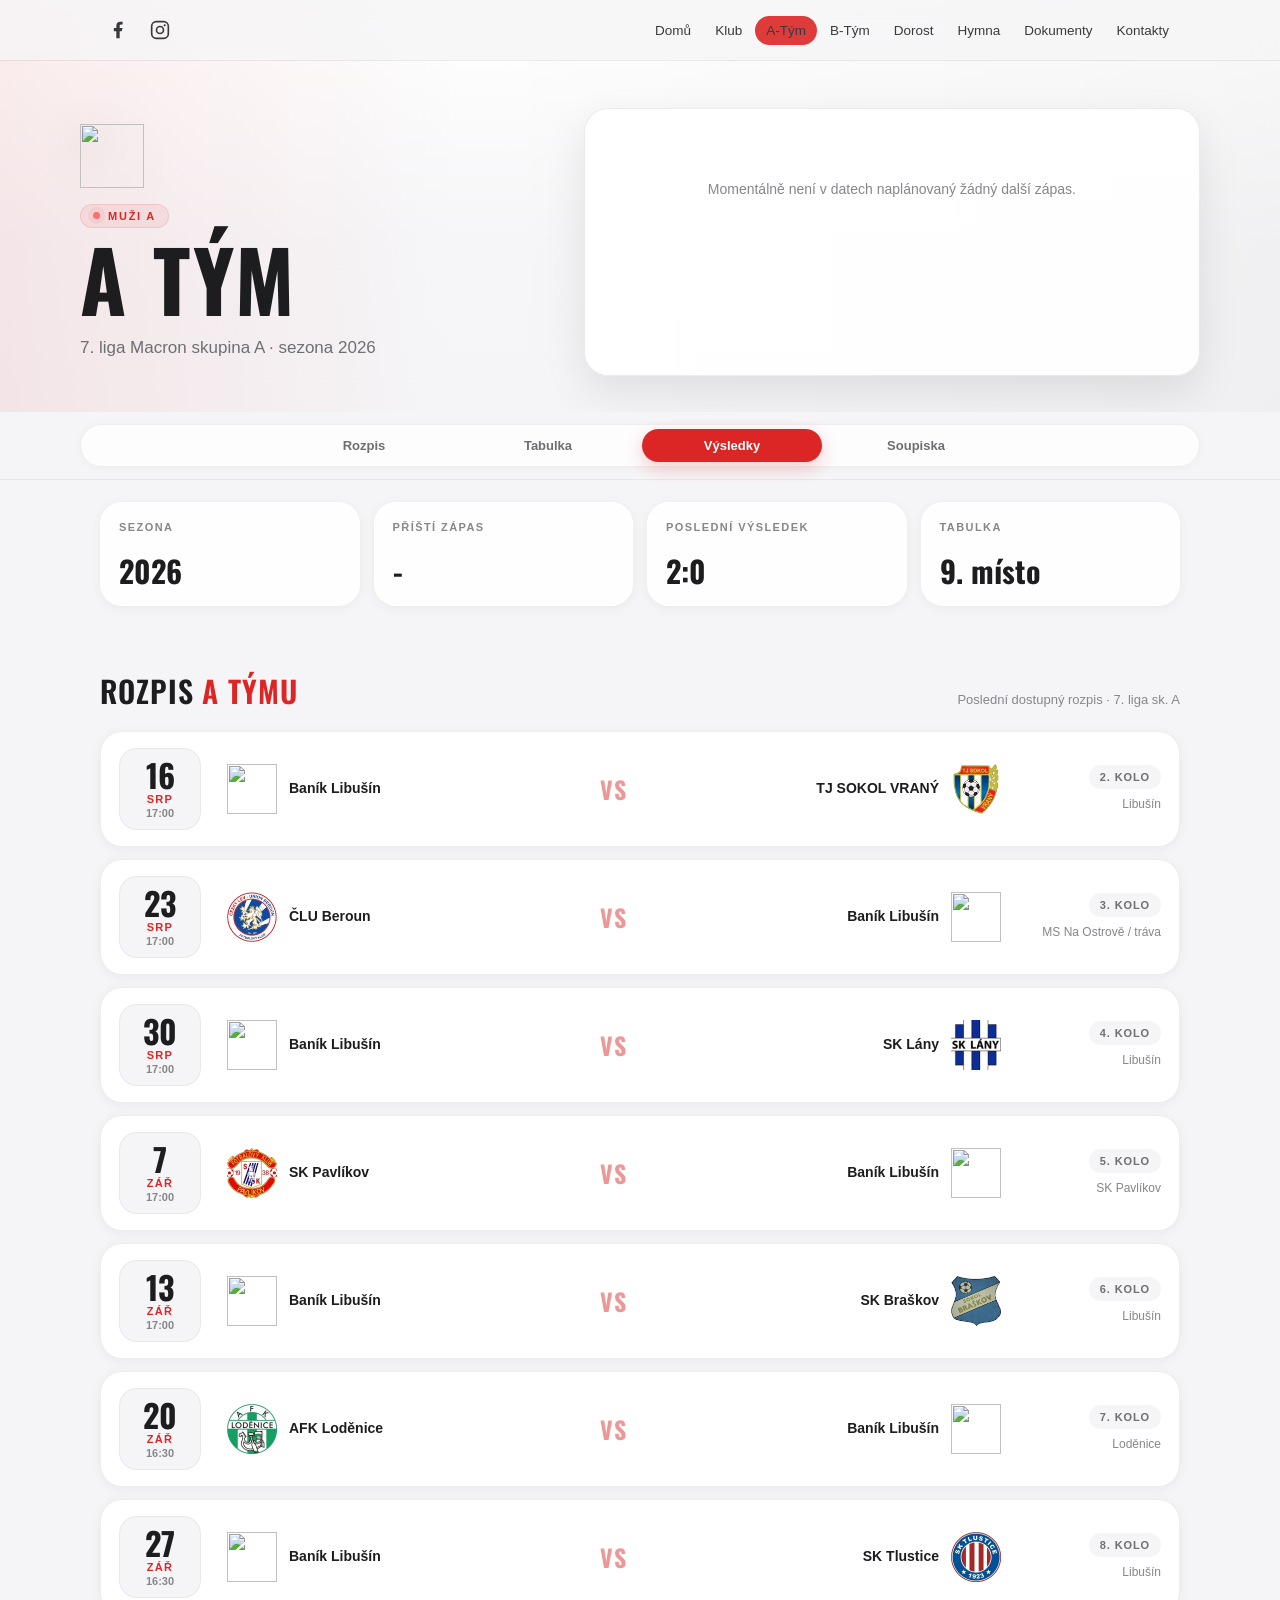
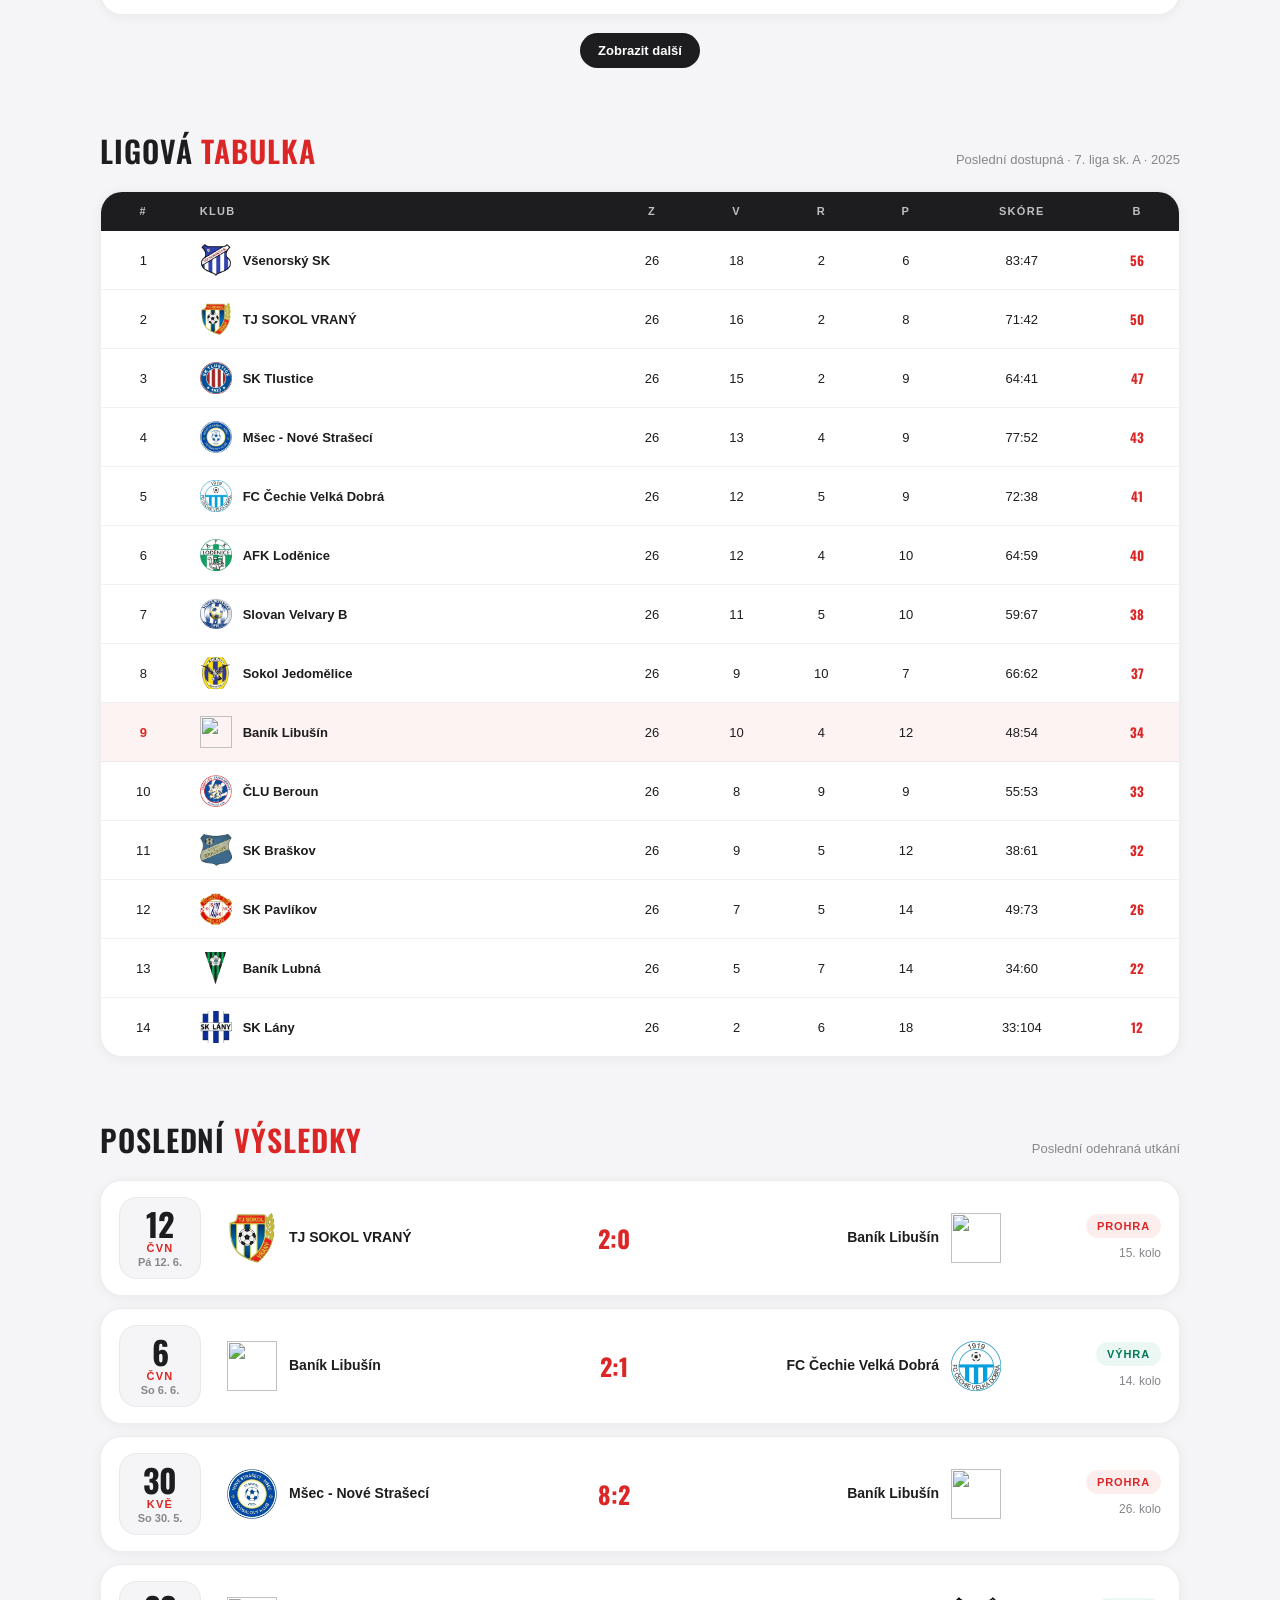
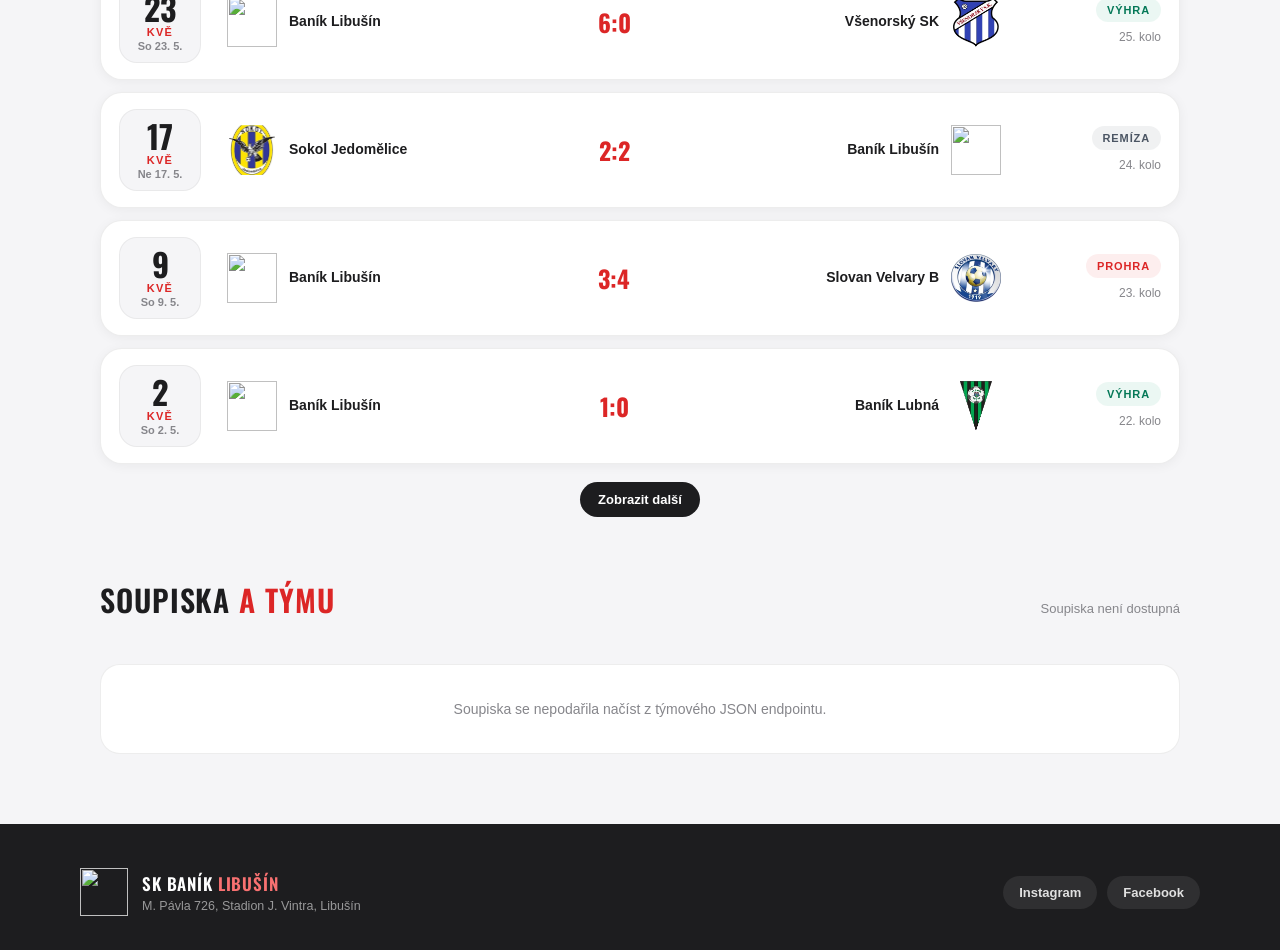
==== commit f35b6302: "abd" ====
--- a/a-tym.html
+++ b/a-tym.html
@@ -238,6 +238,6 @@
   </div>
 </footer>
 
-<script src="a-tym.js?v=2"></script>
+<script src="a-tym.js?v=3"></script>
 </body>
 </html>
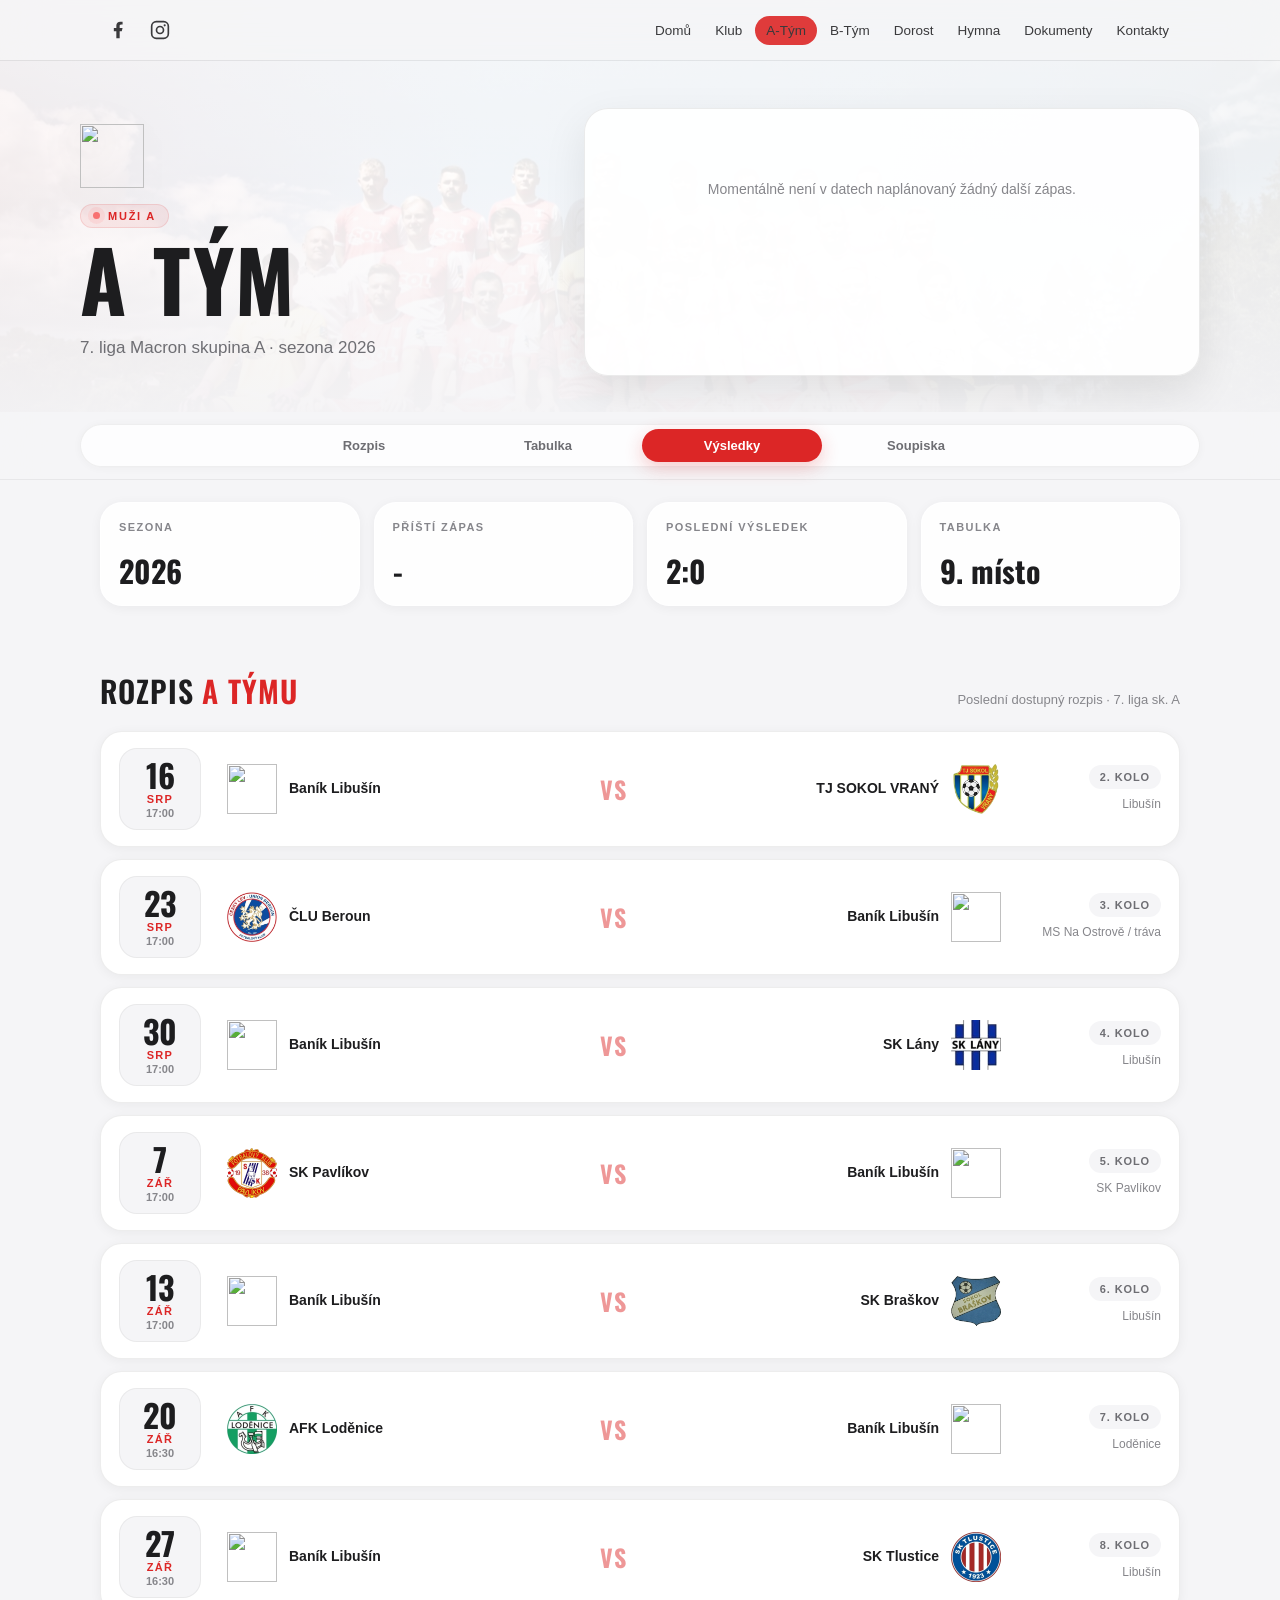
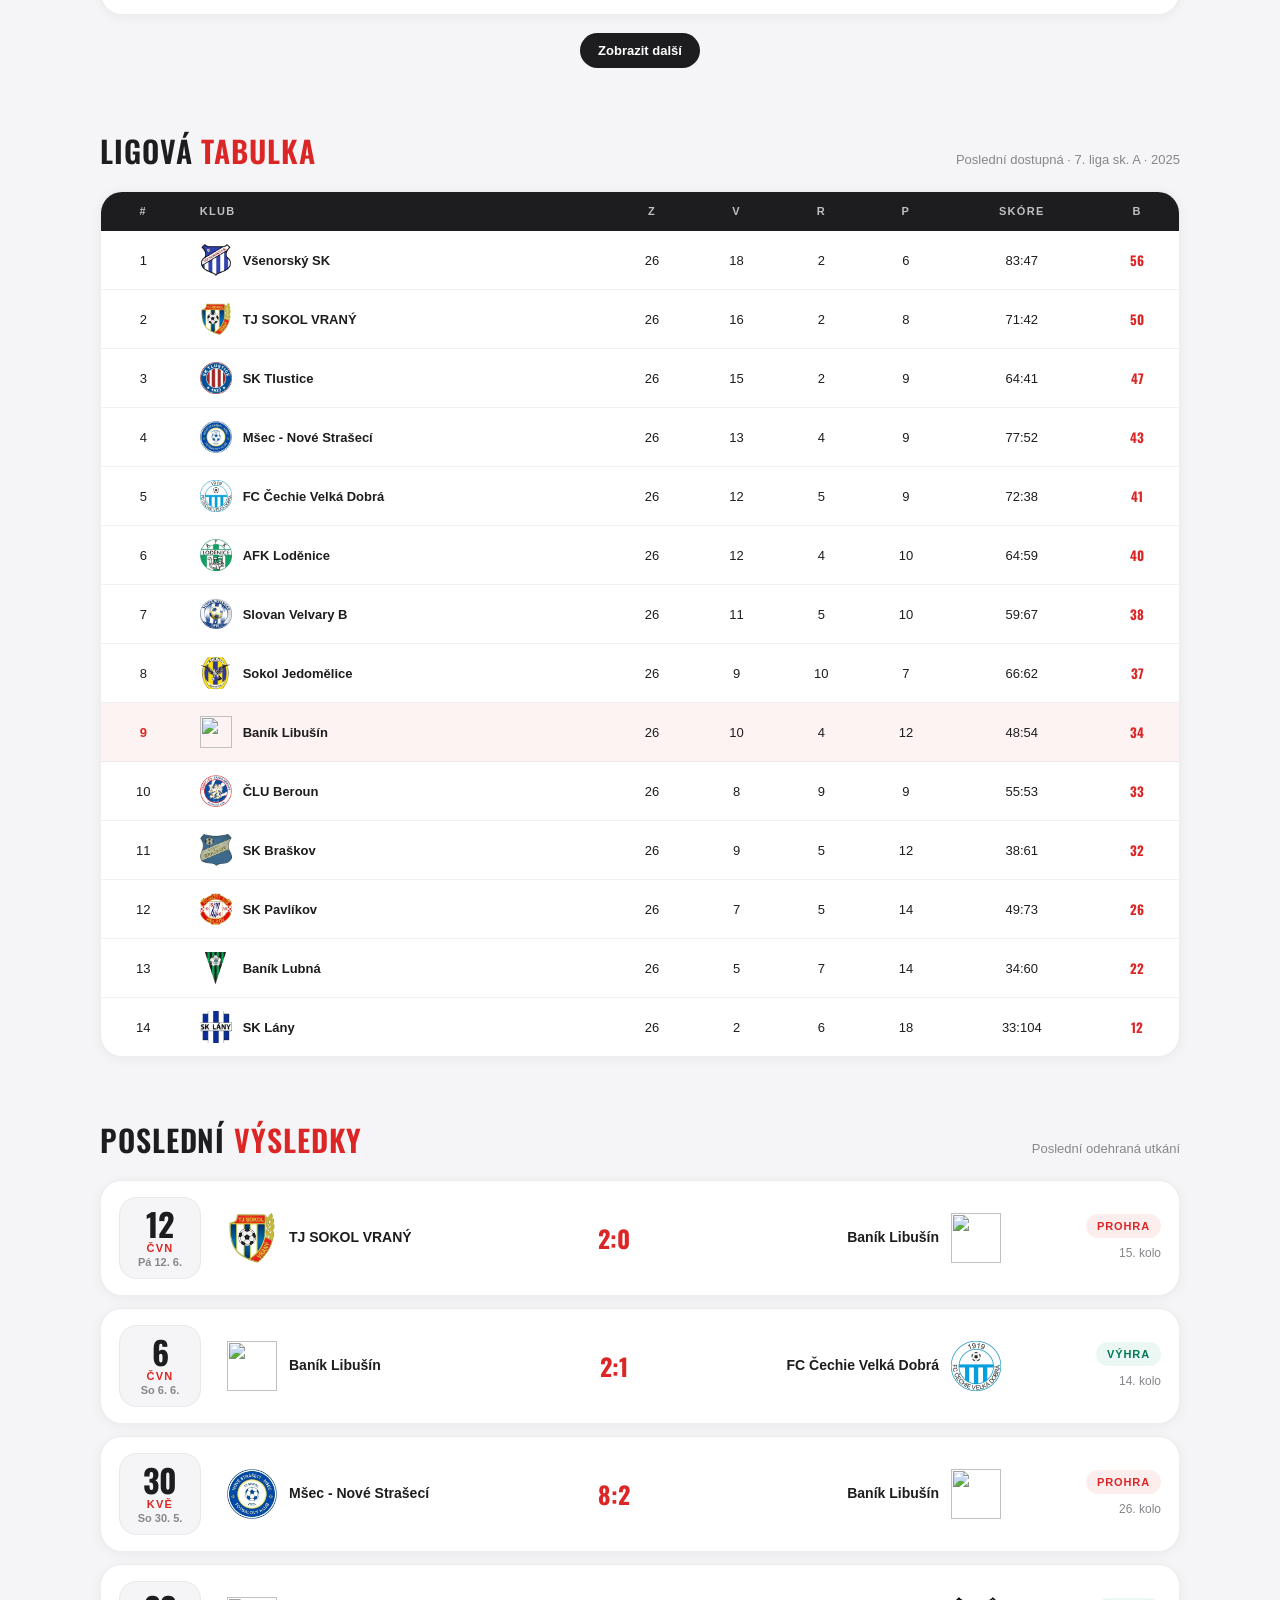
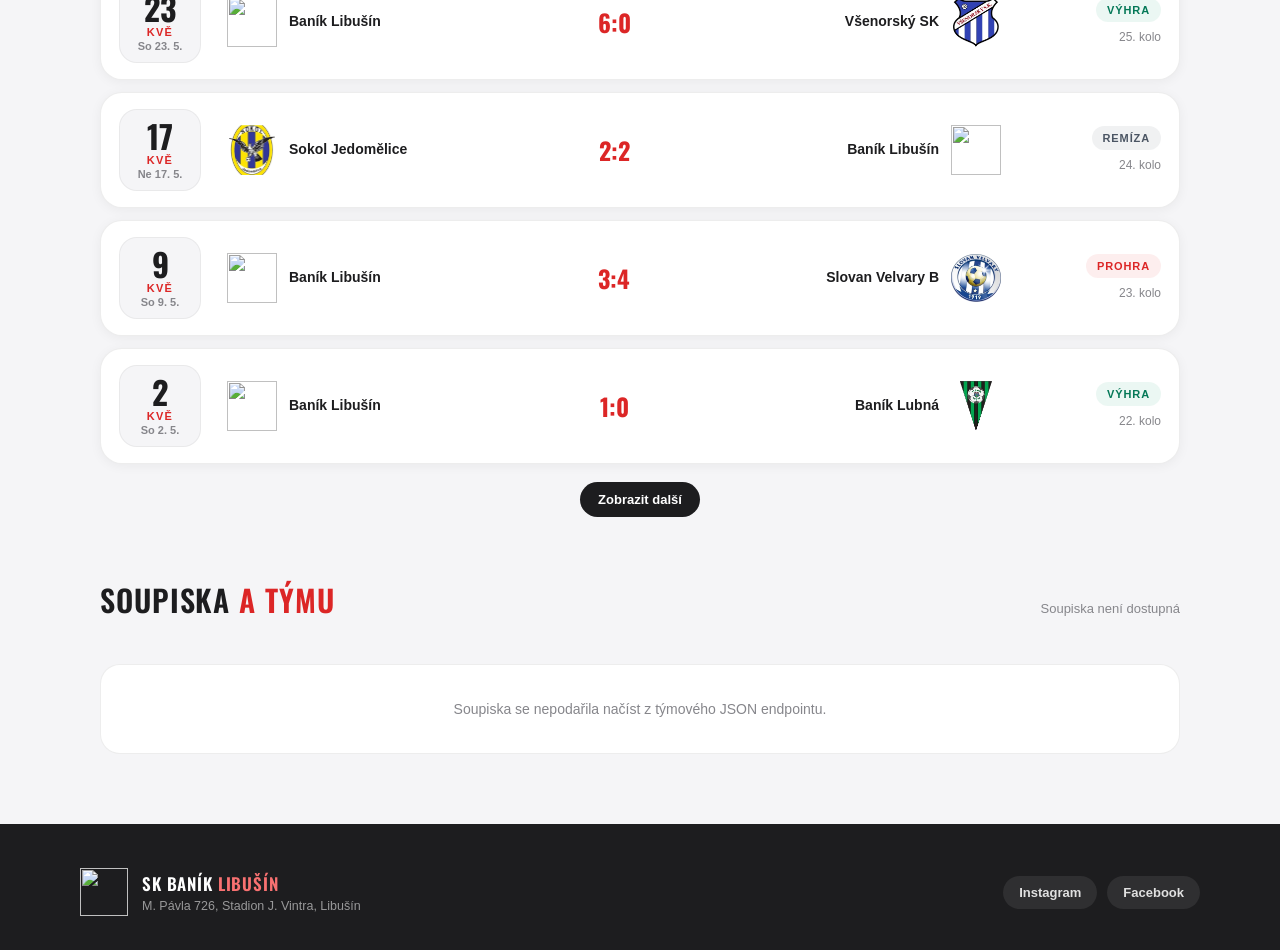
==== commit b8fab3e3: "aktlaizace" ====
--- a/a-tym.html
+++ b/a-tym.html
@@ -7,9 +7,9 @@
 <link rel="icon" href="https://skbaniklibusin.cz/wp-content/uploads/2025/10/cropped-SKBL-2026.png">
 <link href="https://fonts.googleapis.com/css2?family=Oswald:wght@500;600;700&display=swap" rel="stylesheet">
 <link rel="stylesheet" href="homepage.css">
-<link rel="stylesheet" href="a-tym.css?v=2">
+<link rel="stylesheet" href="a-tym.css?v=4">
 </head>
-<body class="team-page" data-team-source="a_tym" data-sheet-team="a" data-team-title="A tým" data-team-short="A tým">
+<body class="team-page" data-team-source="a_tym" data-sheet-team="a" data-team-title="A tým" data-team-short="A tým" style="--team-hero-image: url('assets/team-heroes/a-tym-hero.jpg'); --team-hero-position: center 38%;">
 
 <!-- ============ NAV ============ -->
 <div class="nav" id="nav">
--- a/a-tym.css
+++ b/a-tym.css
@@ -59,17 +59,27 @@
   overflow: hidden;
   padding: 108px 20px 36px;
   color: var(--ink);
-  background: linear-gradient(to bottom, #ffffff 0%, #f6f6f8 58%, var(--surface) 100%);
+  background: #ffffff;
 }
 
 .team-hero-bg {
-  display: none;
+  position: absolute;
+  inset: 0;
+  display: block;
+  background-image: var(--team-hero-image);
+  background-size: cover;
+  background-position: var(--team-hero-position, center);
+  opacity: .3;
+  transform: scale(1.02);
+  filter: saturate(1.02);
 }
 
 .team-hero-wash {
   position: absolute;
   inset: 0;
-  background: linear-gradient(90deg, rgba(220, 38, 38, .08), transparent 36%, rgba(0, 0, 0, .025));
+  background:
+    linear-gradient(to bottom, rgba(255, 255, 255, .84) 0%, rgba(255, 255, 255, .72) 44%, rgba(245, 245, 247, .95) 100%),
+    linear-gradient(90deg, rgba(220, 38, 38, .12), transparent 38%, rgba(0, 0, 0, .03));
   pointer-events: none;
 }
 
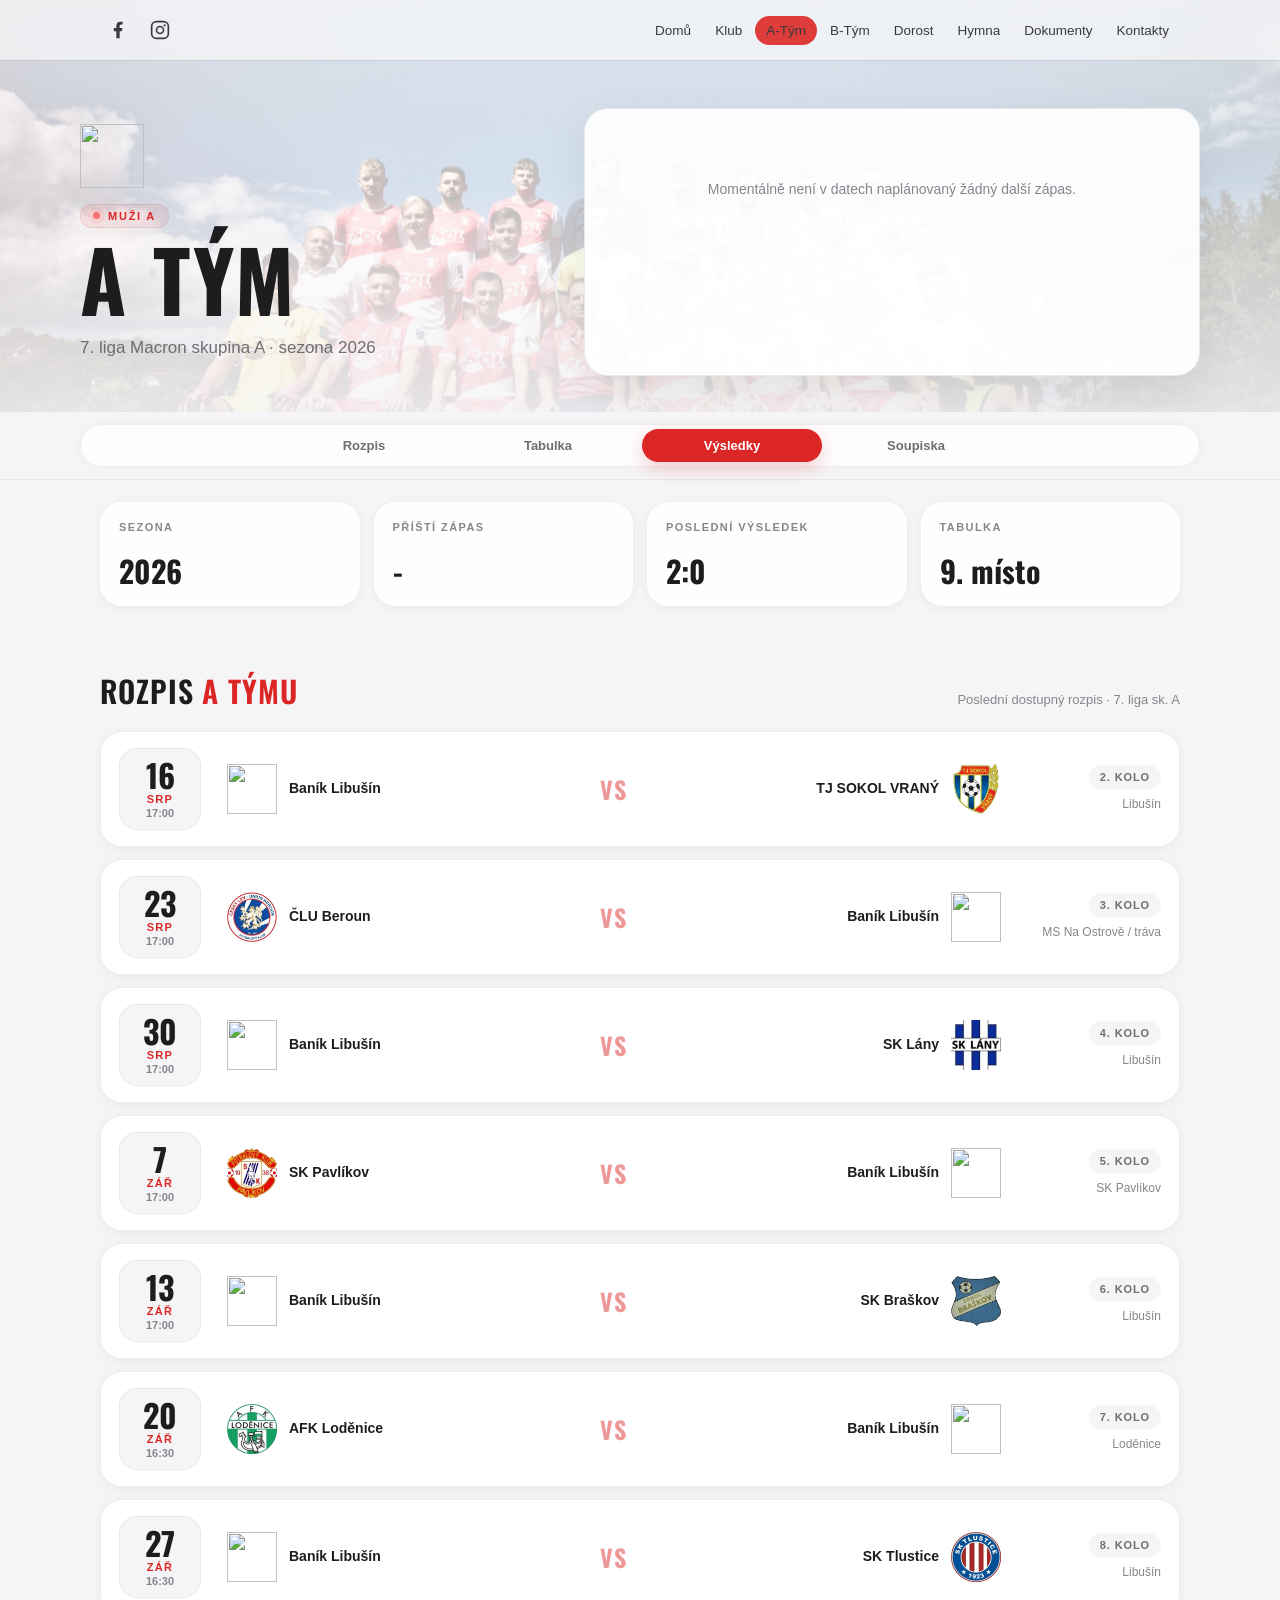
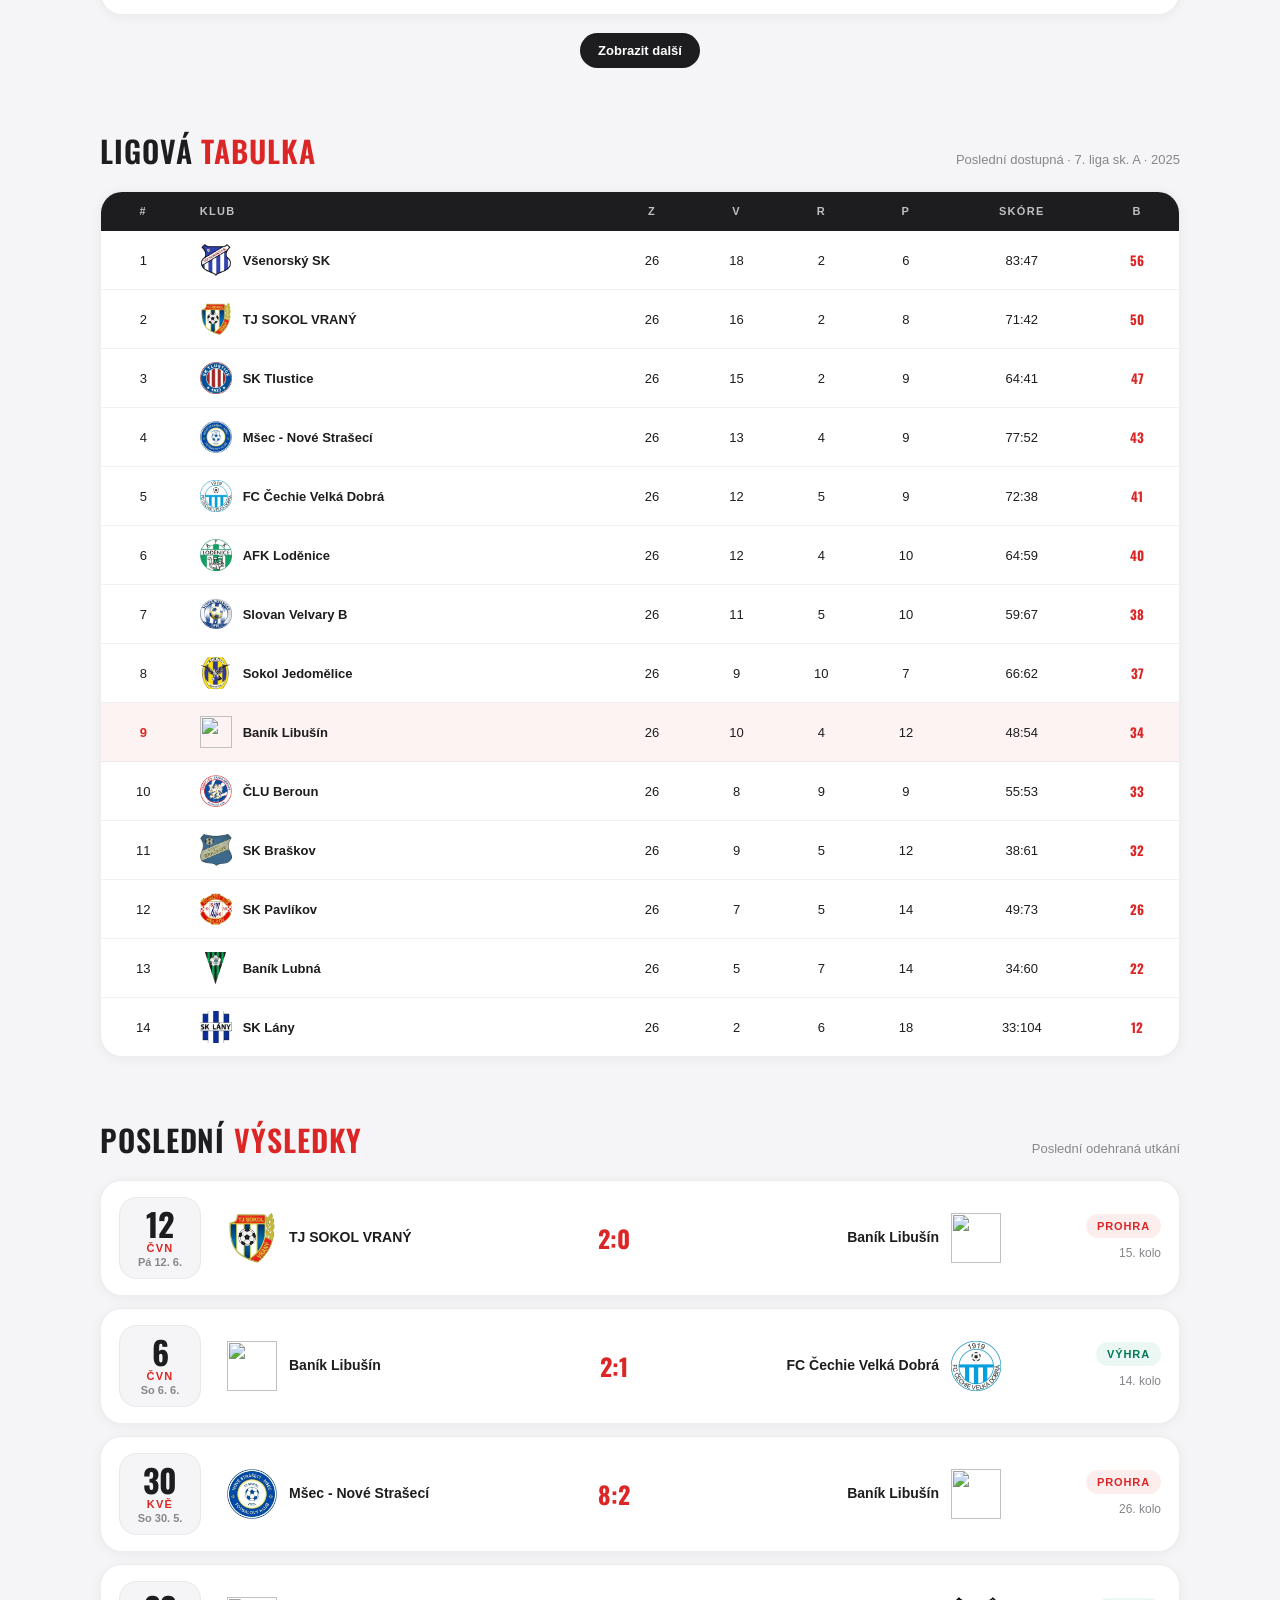
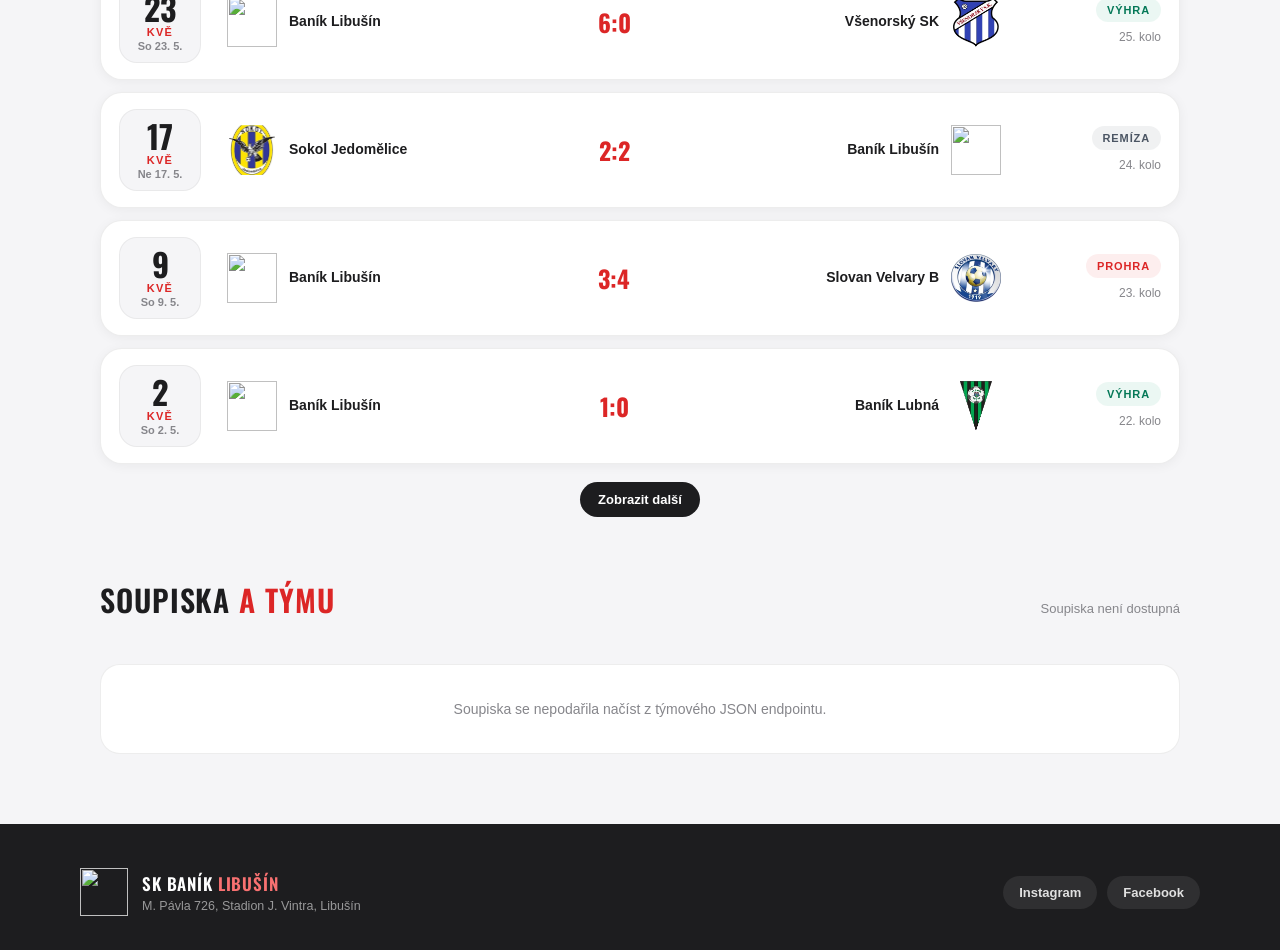
==== commit 10462e5d: "aktualizace" ====
--- a/a-tym.html
+++ b/a-tym.html
@@ -7,7 +7,7 @@
 <link rel="icon" href="https://skbaniklibusin.cz/wp-content/uploads/2025/10/cropped-SKBL-2026.png">
 <link href="https://fonts.googleapis.com/css2?family=Oswald:wght@500;600;700&display=swap" rel="stylesheet">
 <link rel="stylesheet" href="homepage.css">
-<link rel="stylesheet" href="a-tym.css?v=4">
+<link rel="stylesheet" href="a-tym.css?v=5">
 </head>
 <body class="team-page" data-team-source="a_tym" data-sheet-team="a" data-team-title="A tým" data-team-short="A tým" style="--team-hero-image: url('assets/team-heroes/a-tym-hero.jpg'); --team-hero-position: center 38%;">
 
--- a/a-tym.css
+++ b/a-tym.css
@@ -69,17 +69,17 @@
   background-image: var(--team-hero-image);
   background-size: cover;
   background-position: var(--team-hero-position, center);
-  opacity: .3;
+  opacity: .52;
   transform: scale(1.02);
-  filter: saturate(1.02);
+  filter: saturate(1.08) contrast(1.03);
 }
 
 .team-hero-wash {
   position: absolute;
   inset: 0;
   background:
-    linear-gradient(to bottom, rgba(255, 255, 255, .84) 0%, rgba(255, 255, 255, .72) 44%, rgba(245, 245, 247, .95) 100%),
-    linear-gradient(90deg, rgba(220, 38, 38, .12), transparent 38%, rgba(0, 0, 0, .03));
+    linear-gradient(to bottom, rgba(255, 255, 255, .68) 0%, rgba(255, 255, 255, .5) 44%, rgba(245, 245, 247, .86) 100%),
+    linear-gradient(90deg, rgba(220, 38, 38, .08), transparent 40%, rgba(0, 0, 0, .02));
   pointer-events: none;
 }
 
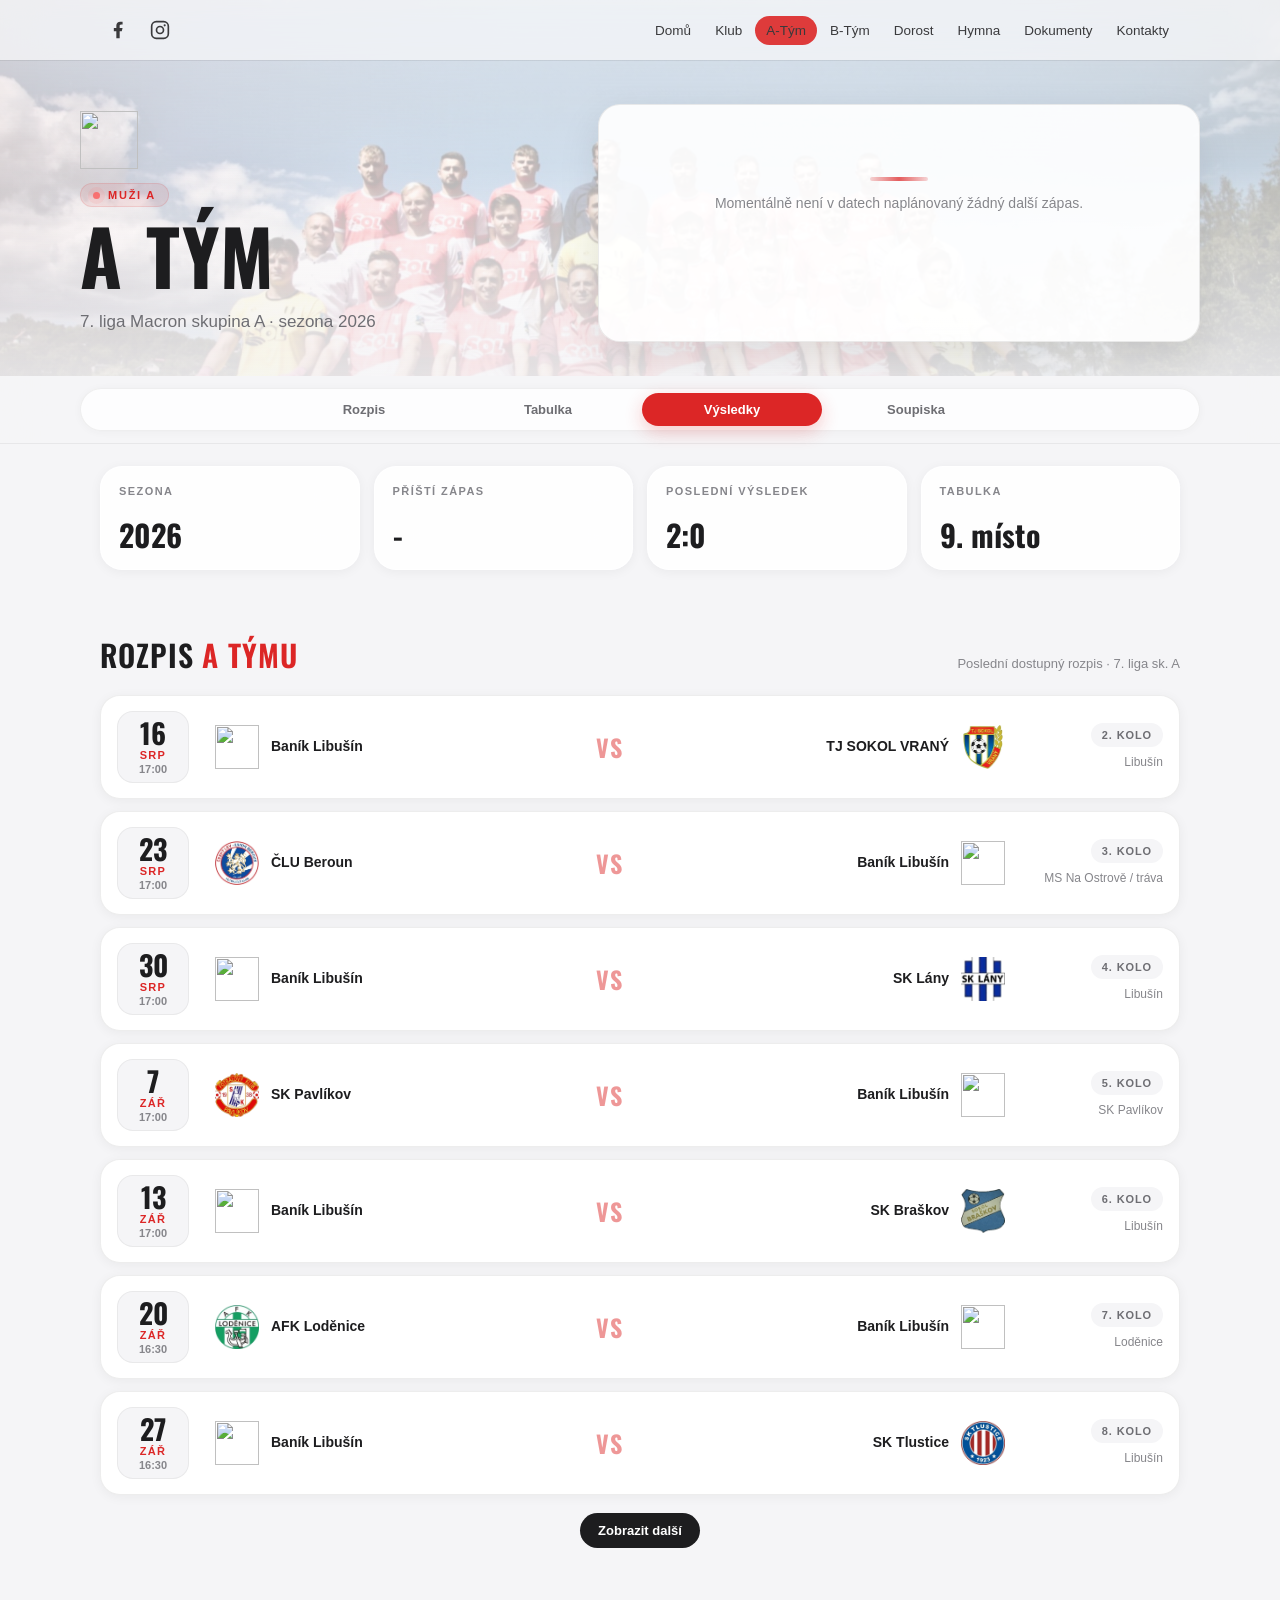
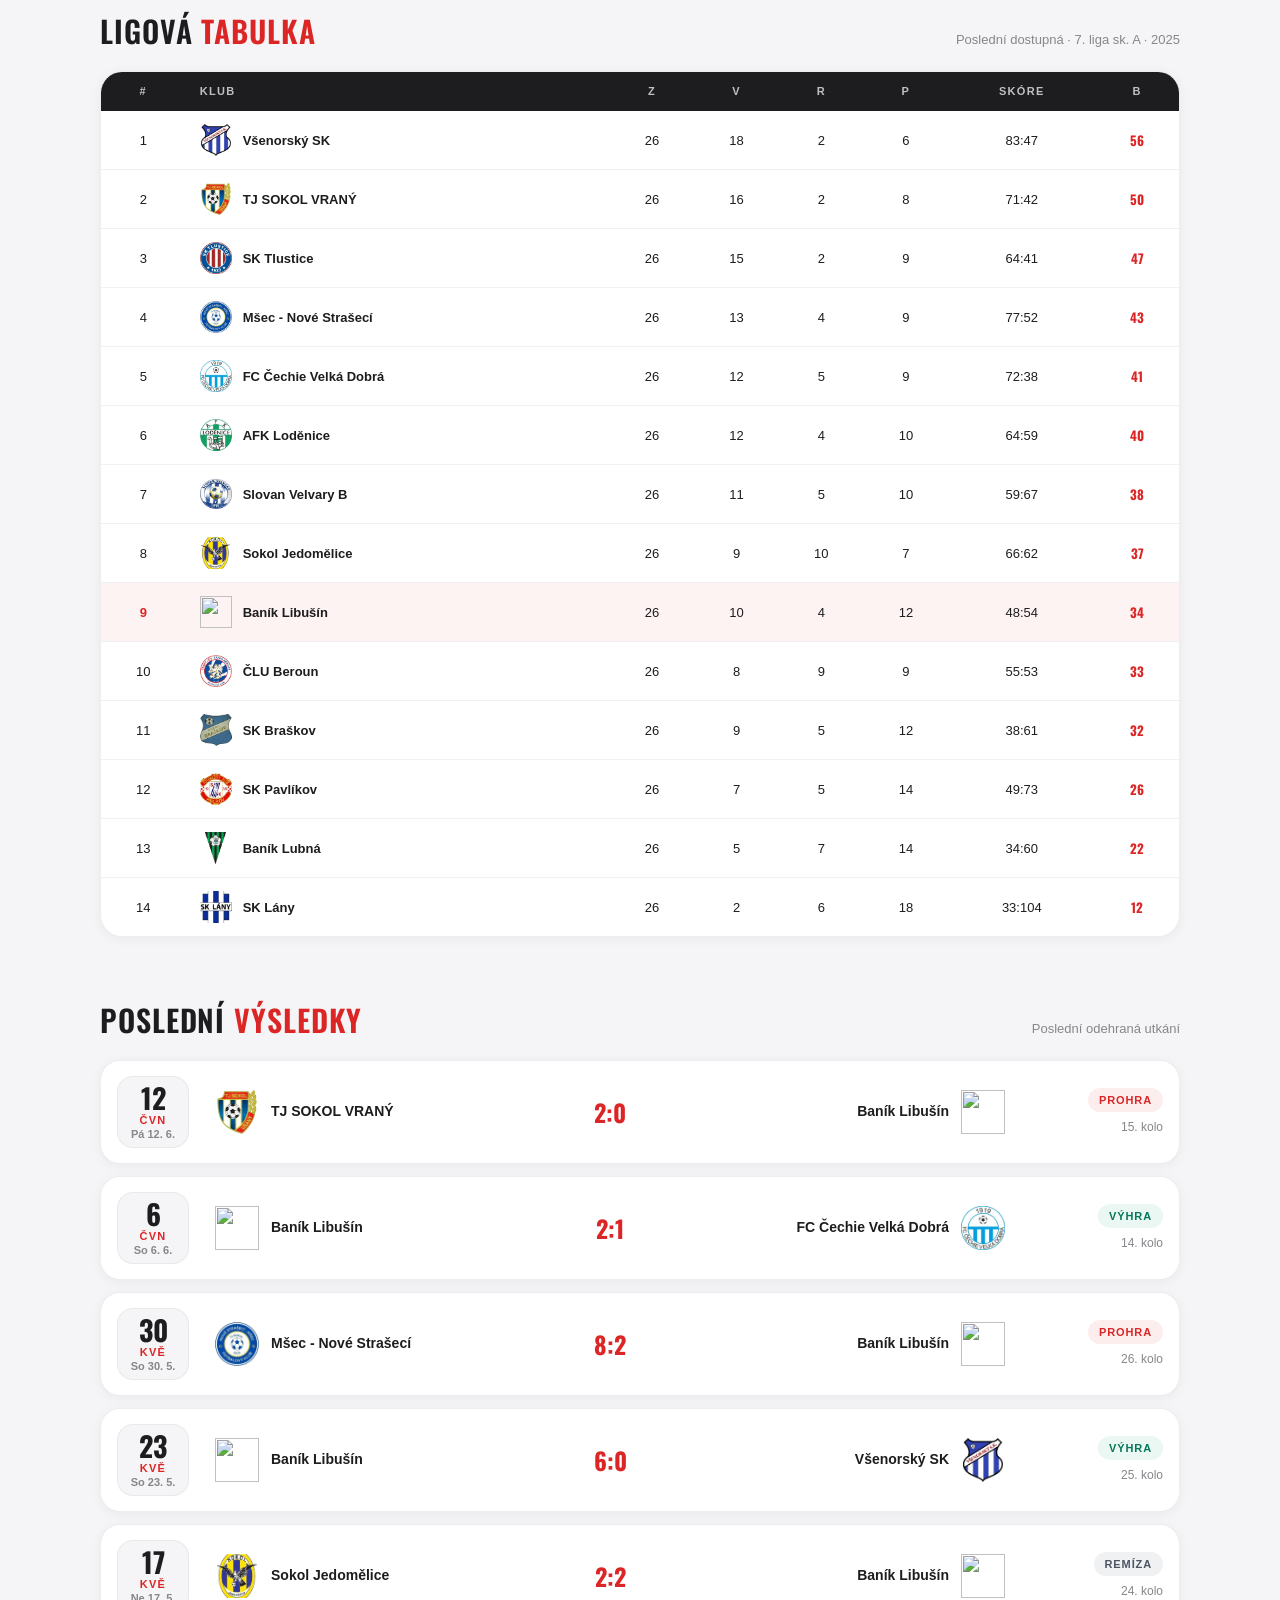
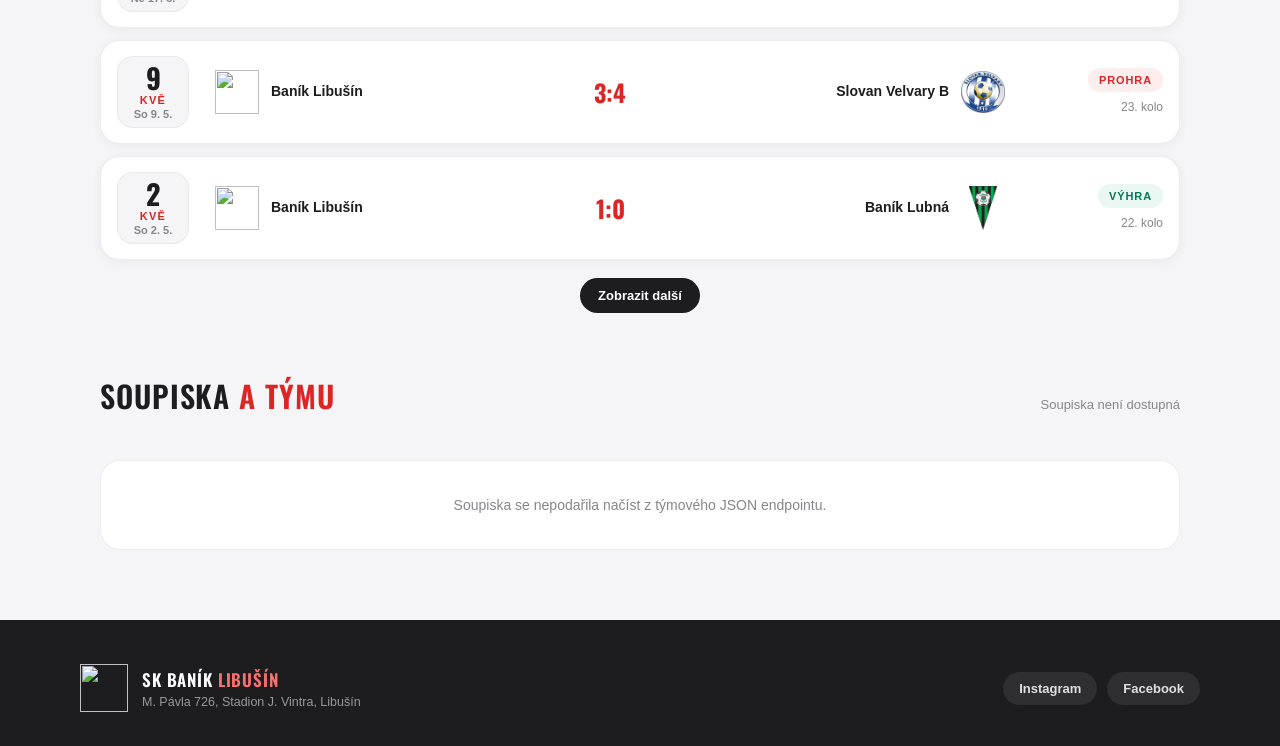
==== commit b04670f4: "mapa" ====
--- a/a-tym.html
+++ b/a-tym.html
@@ -7,7 +7,7 @@
 <link rel="icon" href="https://skbaniklibusin.cz/wp-content/uploads/2025/10/cropped-SKBL-2026.png">
 <link href="https://fonts.googleapis.com/css2?family=Oswald:wght@500;600;700&display=swap" rel="stylesheet">
 <link rel="stylesheet" href="homepage.css">
-<link rel="stylesheet" href="a-tym.css?v=5">
+<link rel="stylesheet" href="a-tym.css?v=6">
 </head>
 <body class="team-page" data-team-source="a_tym" data-sheet-team="a" data-team-title="A tým" data-team-short="A tým" style="--team-hero-image: url('assets/team-heroes/a-tym-hero.jpg'); --team-hero-position: center 38%;">
 
@@ -238,6 +238,6 @@
   </div>
 </footer>
 
-<script src="a-tym.js?v=3"></script>
+<script src="a-tym.js?v=4"></script>
 </body>
 </html>
--- a/a-tym.css
+++ b/a-tym.css
@@ -1,5 +1,5 @@
 /* ============================================================
-   SK Baník Libušín — A tým (Apple styl)
+   SK Baník Libušín — týmové stránky (Apple styl)
    ============================================================ */
 
 :root {
@@ -15,8 +15,34 @@
   background: var(--surface);
 }
 
-body.nav-lock {
+body.nav-lock,
+body.nav-locked {
   overflow: hidden;
+}
+
+@keyframes teamPhotoIn {
+  from { opacity: .28; transform: scale(1.08); }
+  to { opacity: .56; transform: scale(1.02); }
+}
+
+@keyframes teamContentIn {
+  from { opacity: 0; transform: translateY(22px); }
+  to { opacity: 1; transform: translateY(0); }
+}
+
+@keyframes teamItemIn {
+  from { opacity: 0; transform: translateY(14px); }
+  to { opacity: 1; transform: translateY(0); }
+}
+
+@keyframes loadingSweep {
+  from { transform: translateX(-120%); }
+  to { transform: translateX(120%); }
+}
+
+@keyframes loadingPulse {
+  0%, 100% { opacity: .38; transform: scaleX(.72); }
+  50% { opacity: 1; transform: scaleX(1); }
 }
 
 body.team-page .nav {
@@ -57,9 +83,9 @@
   align-items: center;
   justify-content: center;
   overflow: hidden;
-  padding: 108px 20px 36px;
+  padding: 104px 20px 34px;
   color: var(--ink);
-  background: #ffffff;
+  background: #f5f5f7;
 }
 
 .team-hero-bg {
@@ -69,9 +95,10 @@
   background-image: var(--team-hero-image);
   background-size: cover;
   background-position: var(--team-hero-position, center);
-  opacity: .52;
+  opacity: .56;
   transform: scale(1.02);
   filter: saturate(1.08) contrast(1.03);
+  animation: teamPhotoIn 1.2s cubic-bezier(.16, 1, .3, 1) both;
 }
 
 .team-hero-wash {
@@ -88,22 +115,23 @@
   z-index: 2;
   width: min(1120px, 100%);
   display: grid;
-  grid-template-columns: minmax(0, .72fr) minmax(420px, 1fr);
-  align-items: center;
-  gap: clamp(24px, 5vw, 60px);
+  grid-template-columns: minmax(0, .74fr) minmax(360px, .96fr);
+  align-items: center;
+  gap: clamp(22px, 5vw, 54px);
 }
 
 .team-hero-copy {
   display: flex;
   flex-direction: column;
   align-items: flex-start;
+  animation: teamContentIn .72s cubic-bezier(.16, 1, .3, 1) both;
 }
 
 .team-hero-logo {
-  width: 64px;
-  height: 64px;
+  width: 58px;
+  height: 58px;
   object-fit: contain;
-  margin-bottom: 16px;
+  margin-bottom: 14px;
   filter: drop-shadow(0 8px 20px rgba(0, 0, 0, .16));
 }
 
@@ -138,8 +166,8 @@
   font-weight: 700;
   text-transform: uppercase;
   letter-spacing: .03em;
-  font-size: clamp(46px, 8vw, 84px);
-  line-height: .92;
+  font-size: clamp(42px, 7vw, 76px);
+  line-height: .95;
 }
 
 .team-hero-copy p {
@@ -151,12 +179,13 @@
 }
 
 .team-hero-match {
-  min-height: 268px;
-  border-radius: 24px;
-  background: rgba(255, 255, 255, .92);
+  min-height: 238px;
+  border-radius: 22px;
+  background: rgba(255, 255, 255, .9);
   border: 1px solid rgba(0, 0, 0, .08);
-  box-shadow: 0 16px 44px rgba(0, 0, 0, .09);
+  box-shadow: 0 16px 42px rgba(0, 0, 0, .1);
   overflow: hidden;
+  animation: teamContentIn .72s cubic-bezier(.16, 1, .3, 1) .08s both;
 }
 
 .hero-match-top {
@@ -402,6 +431,23 @@
   text-align: center;
   color: var(--ink-mute);
   font-size: 14px;
+  position: relative;
+  overflow: hidden;
+  display: flex;
+  flex-direction: column;
+  align-items: center;
+  justify-content: center;
+  gap: 14px;
+}
+
+.team-loading::before {
+  content: "";
+  width: 58px;
+  height: 4px;
+  border-radius: 99px;
+  background: linear-gradient(90deg, rgba(220, 38, 38, .18), rgba(220, 38, 38, .75), rgba(220, 38, 38, .18));
+  transform-origin: center;
+  animation: loadingPulse 1.15s ease-in-out infinite;
 }
 
 .team-loading.light {
@@ -409,6 +455,15 @@
   background: #ffffff;
   border: 1px solid var(--line-soft);
   border-radius: 20px;
+}
+
+.team-loading.light::after {
+  content: "";
+  position: absolute;
+  inset: 0;
+  background: linear-gradient(90deg, transparent, rgba(255, 255, 255, .78), transparent);
+  animation: loadingSweep 1.45s ease-in-out infinite;
+  pointer-events: none;
 }
 
 .empty-state {
@@ -429,15 +484,16 @@
 
 .match-row {
   display: grid;
-  grid-template-columns: 90px minmax(0, 1fr) auto;
-  align-items: center;
-  gap: 18px;
-  min-height: 116px;
-  padding: 16px 18px;
-  border-radius: 22px;
+  grid-template-columns: 82px minmax(0, 1fr) auto;
+  align-items: center;
+  gap: 16px;
+  min-height: 104px;
+  padding: 14px 16px;
+  border-radius: 20px;
   background: #ffffff;
   border: 1px solid var(--line-soft);
   box-shadow: var(--shadow-soft);
+  animation: teamItemIn .5s cubic-bezier(.16, 1, .3, 1) both;
   transition: transform .25s ease, box-shadow .25s ease, border-color .25s ease;
 }
 
@@ -447,10 +503,25 @@
   box-shadow: var(--shadow-lift);
 }
 
+.match-list .match-row:nth-child(2),
+.player-grid .player-card:nth-child(2) {
+  animation-delay: .04s;
+}
+
+.match-list .match-row:nth-child(3),
+.player-grid .player-card:nth-child(3) {
+  animation-delay: .08s;
+}
+
+.match-list .match-row:nth-child(4),
+.player-grid .player-card:nth-child(4) {
+  animation-delay: .12s;
+}
+
 .date-tile {
-  width: 82px;
-  min-height: 82px;
-  border-radius: 18px;
+  width: 72px;
+  min-height: 72px;
+  border-radius: 16px;
   background: #f5f5f7;
   border: 1px solid rgba(0, 0, 0, .05);
   display: flex;
@@ -463,7 +534,7 @@
 
 .date-tile strong {
   font-family: Oswald, sans-serif;
-  font-size: 32px;
+  font-size: 28px;
   line-height: 1;
   color: var(--ink);
 }
@@ -503,8 +574,8 @@
 }
 
 .row-team img {
-  width: 50px;
-  height: 50px;
+  width: 44px;
+  height: 44px;
   object-fit: contain;
   flex: none;
 }
@@ -650,6 +721,10 @@
   background: rgba(220, 38, 38, .055);
 }
 
+.standings-table-team tbody tr {
+  animation: teamItemIn .45s cubic-bezier(.16, 1, .3, 1) both;
+}
+
 .standings-table-team tbody tr.is-us td:first-child {
   color: var(--red);
   font-weight: 900;
@@ -687,8 +762,8 @@
 }
 
 .leader-card {
-  min-height: 140px;
-  border-radius: 22px;
+  min-height: 128px;
+  border-radius: 20px;
   background: #ffffff;
   border: 1px solid var(--line-soft);
   box-shadow: var(--shadow-soft);
@@ -697,6 +772,7 @@
   align-items: center;
   justify-content: space-between;
   gap: 18px;
+  animation: teamItemIn .5s cubic-bezier(.16, 1, .3, 1) both;
 }
 
 .leader-copy {
@@ -759,8 +835,8 @@
 }
 
 .player-card {
-  min-height: 92px;
-  border-radius: 20px;
+  min-height: 86px;
+  border-radius: 18px;
   background: #ffffff;
   border: 1px solid var(--line-soft);
   box-shadow: var(--shadow-soft);
@@ -769,6 +845,7 @@
   align-items: center;
   justify-content: space-between;
   gap: 14px;
+  animation: teamItemIn .5s cubic-bezier(.16, 1, .3, 1) both;
   transition: transform .25s ease, box-shadow .25s ease, border-color .25s ease;
 }
 
@@ -890,7 +967,7 @@
 
   .team-hero {
     min-height: auto;
-    padding: 84px 14px 20px;
+    padding: 82px 14px 20px;
   }
 
   .team-hero-logo {
@@ -906,7 +983,7 @@
   }
 
   .team-hero h1 {
-    font-size: 48px;
+    font-size: 42px;
     line-height: .92;
   }
 
@@ -988,6 +1065,7 @@
     grid-template-columns: repeat(2, minmax(0, 1fr));
     gap: 8px;
     padding: 14px;
+    margin-top: -18px;
   }
 
   .overview-card {
@@ -1180,6 +1258,20 @@
   }
 }
 
+@media (prefers-reduced-motion: reduce) {
+  .team-hero-bg,
+  .team-hero-copy,
+  .team-hero-match,
+  .match-row,
+  .leader-card,
+  .player-card,
+  .standings-table-team tbody tr,
+  .team-loading::before,
+  .team-loading.light::after {
+    animation: none !important;
+  }
+}
+
 @media (max-width: 420px) {
   .team-tabs-inner {
     overflow: visible;
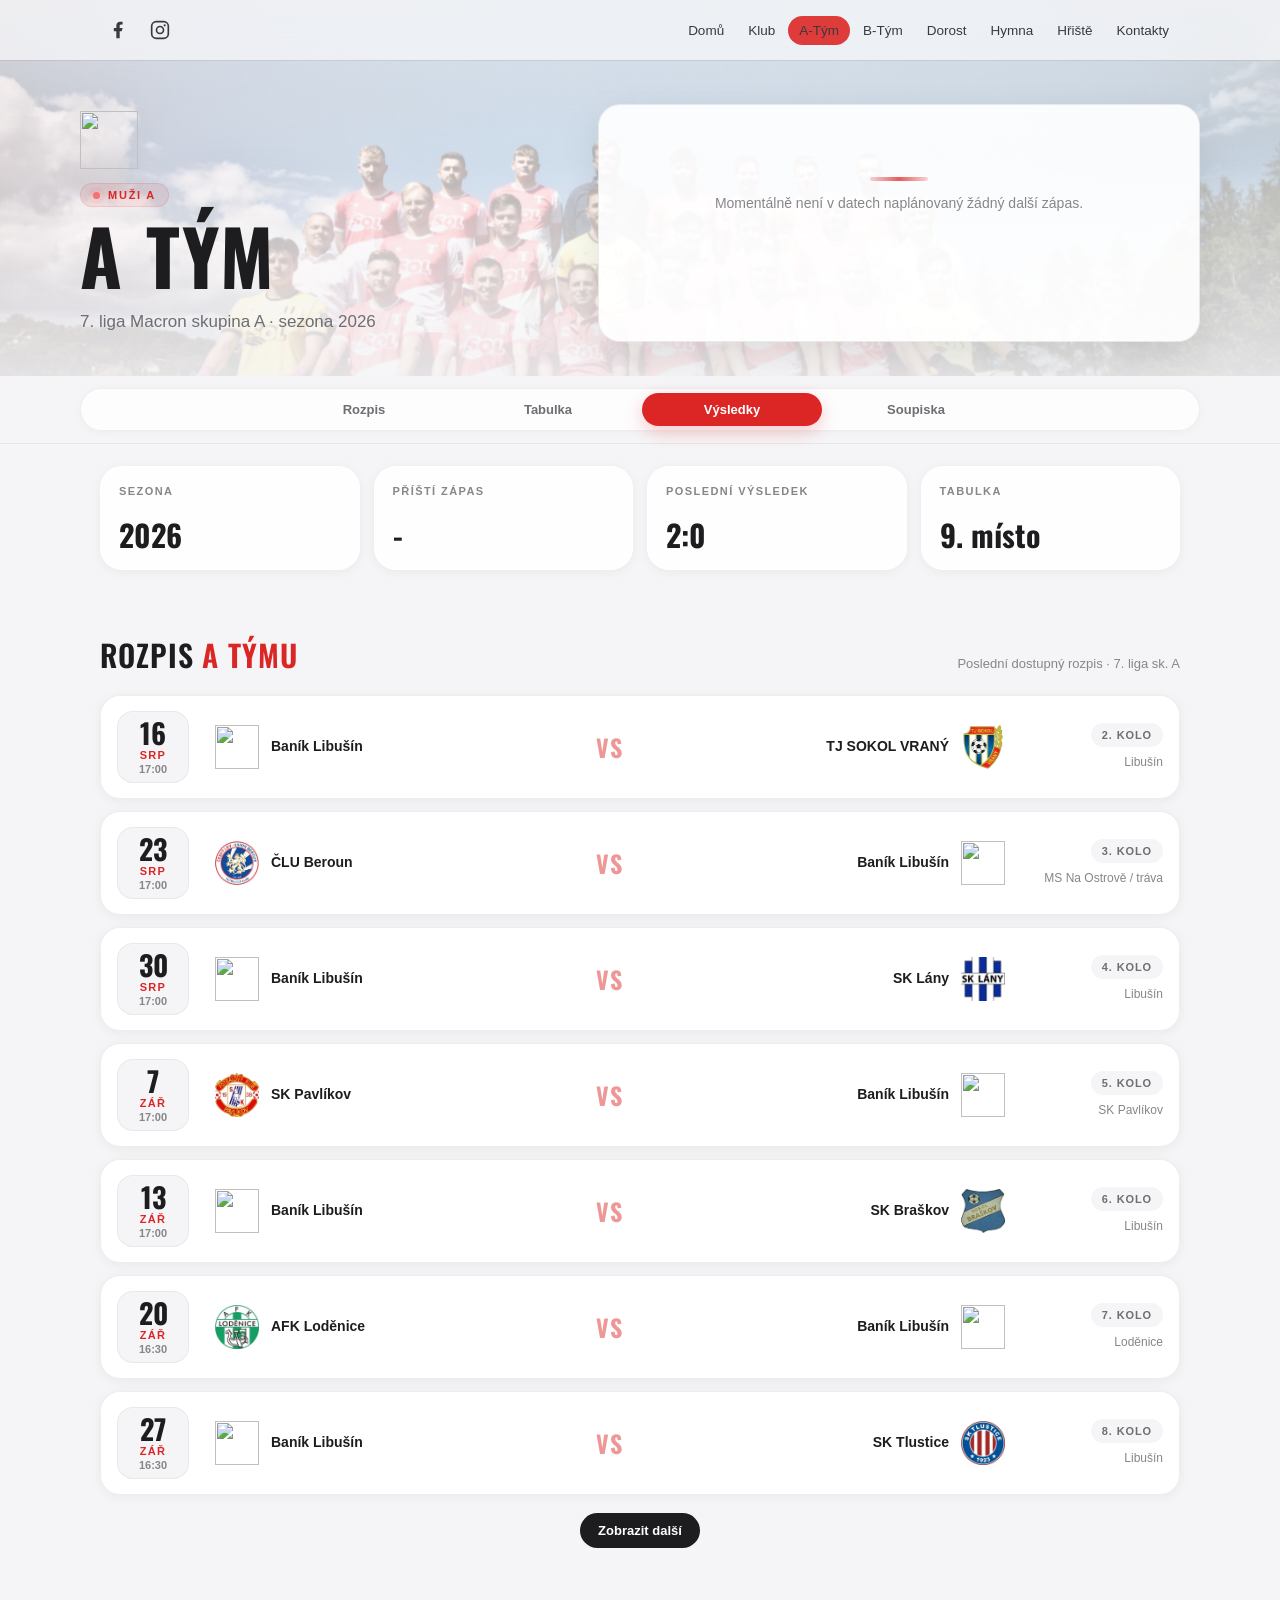
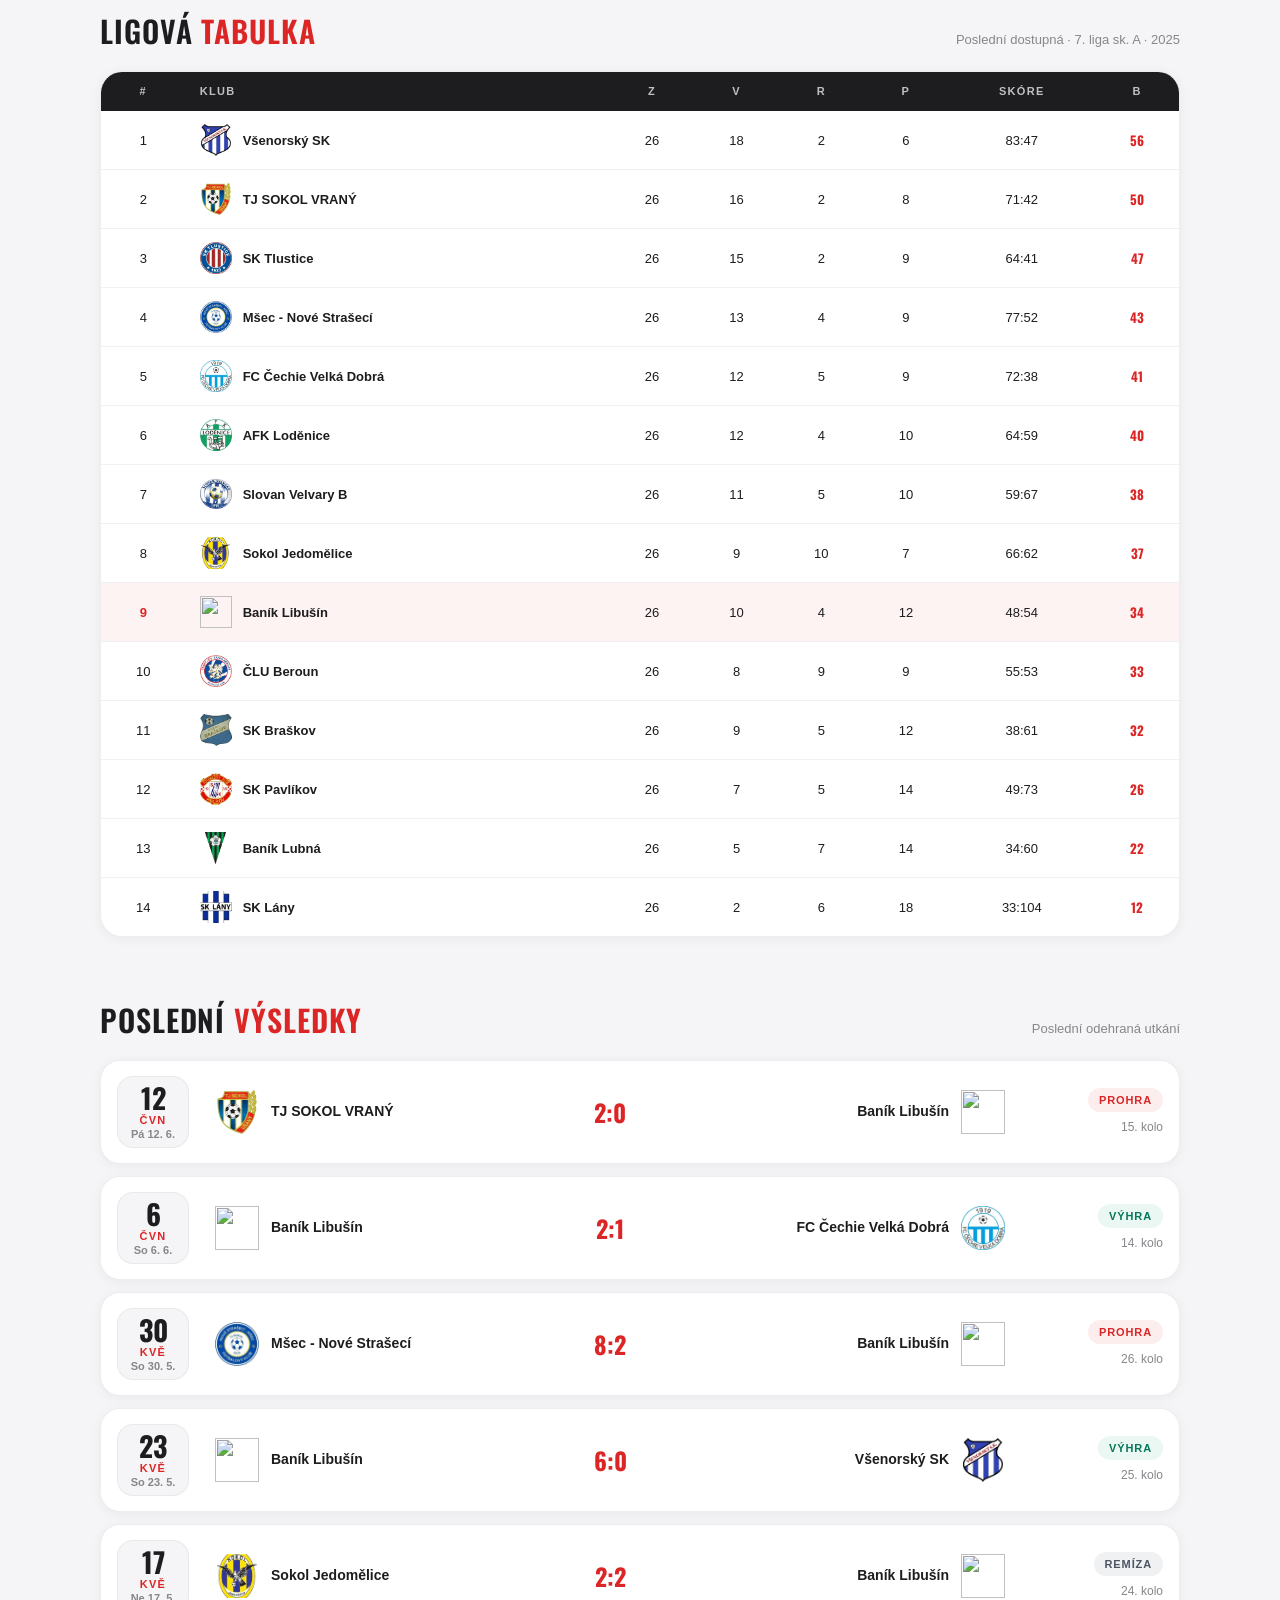
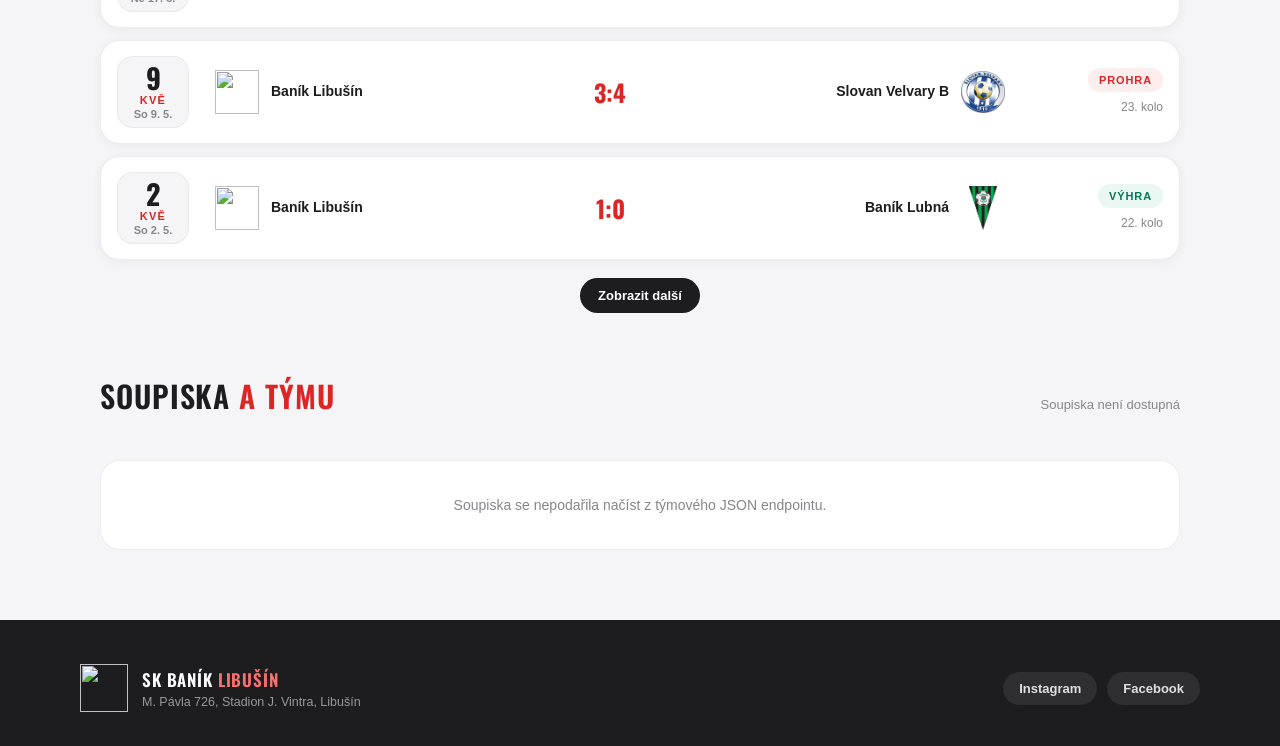
==== commit ef72477c: "HRISTE" ====
--- a/a-tym.html
+++ b/a-tym.html
@@ -29,7 +29,7 @@
       <a href="b-tym.html">B-Tým</a>
       <a href="dorost.html">Dorost</a>
       <a href="hymna.html">Hymna</a>
-      <a href="#">Dokumenty</a>
+      <a href="hriste.html">Hřiště</a>
       <a href="kontakty.html">Kontakty</a>
     </div>
     <button type="button" class="nav-burger" id="navBurger" aria-label="Otevřít menu" aria-expanded="false" aria-controls="navModal">
@@ -83,9 +83,9 @@
         <span class="ni-label">Hymna</span>
         <svg class="ni-chevron" width="18" height="18" viewBox="0 0 24 24" fill="none" stroke="currentColor" stroke-width="2" stroke-linecap="round" stroke-linejoin="round"><path d="M9 6l6 6-6 6"></path></svg>
       </a>
-      <a href="#">
-        <span class="ni-icon"><svg width="20" height="20" viewBox="0 0 24 24" fill="none" stroke="currentColor" stroke-width="2" stroke-linecap="round" stroke-linejoin="round"><path d="M14 3H7a2 2 0 00-2 2v14a2 2 0 002 2h10a2 2 0 002-2V8z"></path><path d="M14 3v5h5"></path><path d="M9 13h6M9 17h4"></path></svg></span>
-        <span class="ni-label">Dokumenty</span>
+      <a href="hriste.html">
+        <span class="ni-icon"><svg width="20" height="20" viewBox="0 0 24 24" fill="none" stroke="currentColor" stroke-width="2" stroke-linecap="round" stroke-linejoin="round"><rect x="3" y="4" width="18" height="17" rx="2"></rect><path d="M8 2v4M16 2v4M3 10h18"></path></svg></span>
+        <span class="ni-label">Hřiště</span>
         <svg class="ni-chevron" width="18" height="18" viewBox="0 0 24 24" fill="none" stroke="currentColor" stroke-width="2" stroke-linecap="round" stroke-linejoin="round"><path d="M9 6l6 6-6 6"></path></svg>
       </a>
       <a href="kontakty.html">
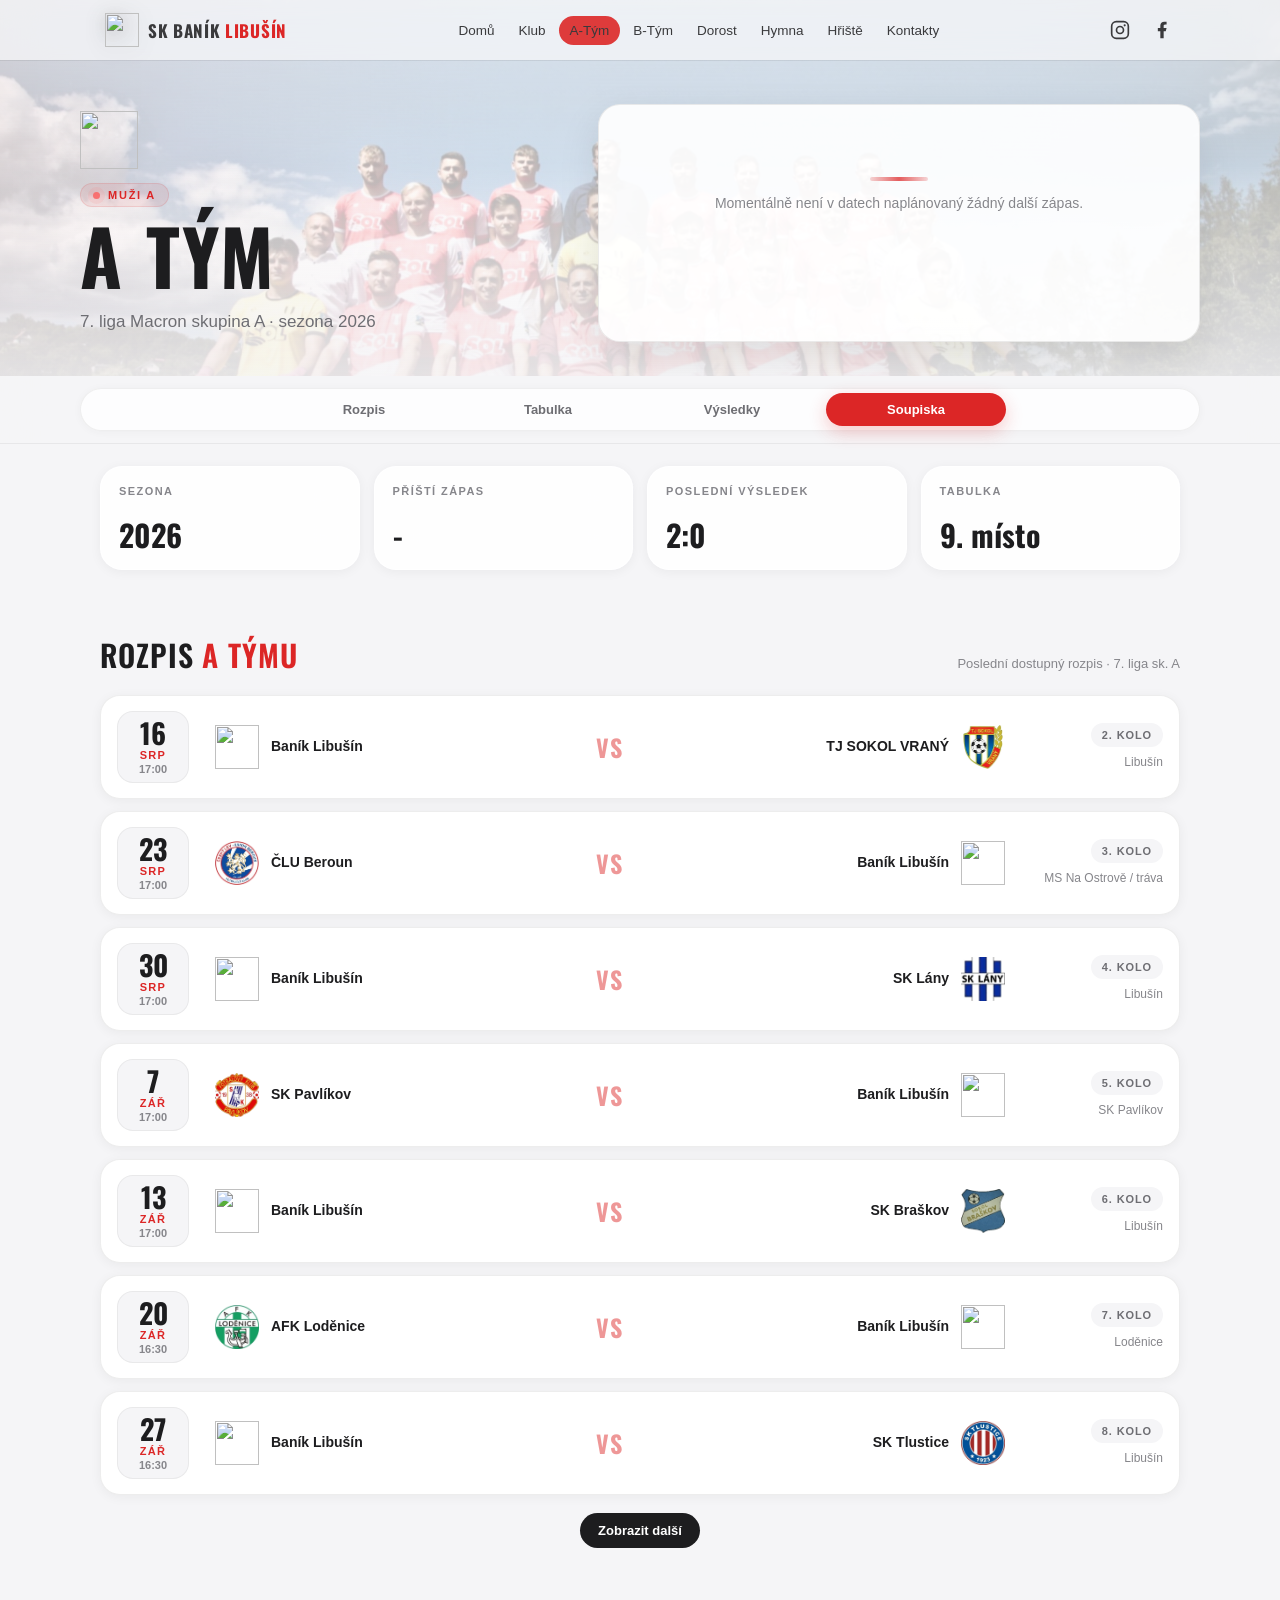
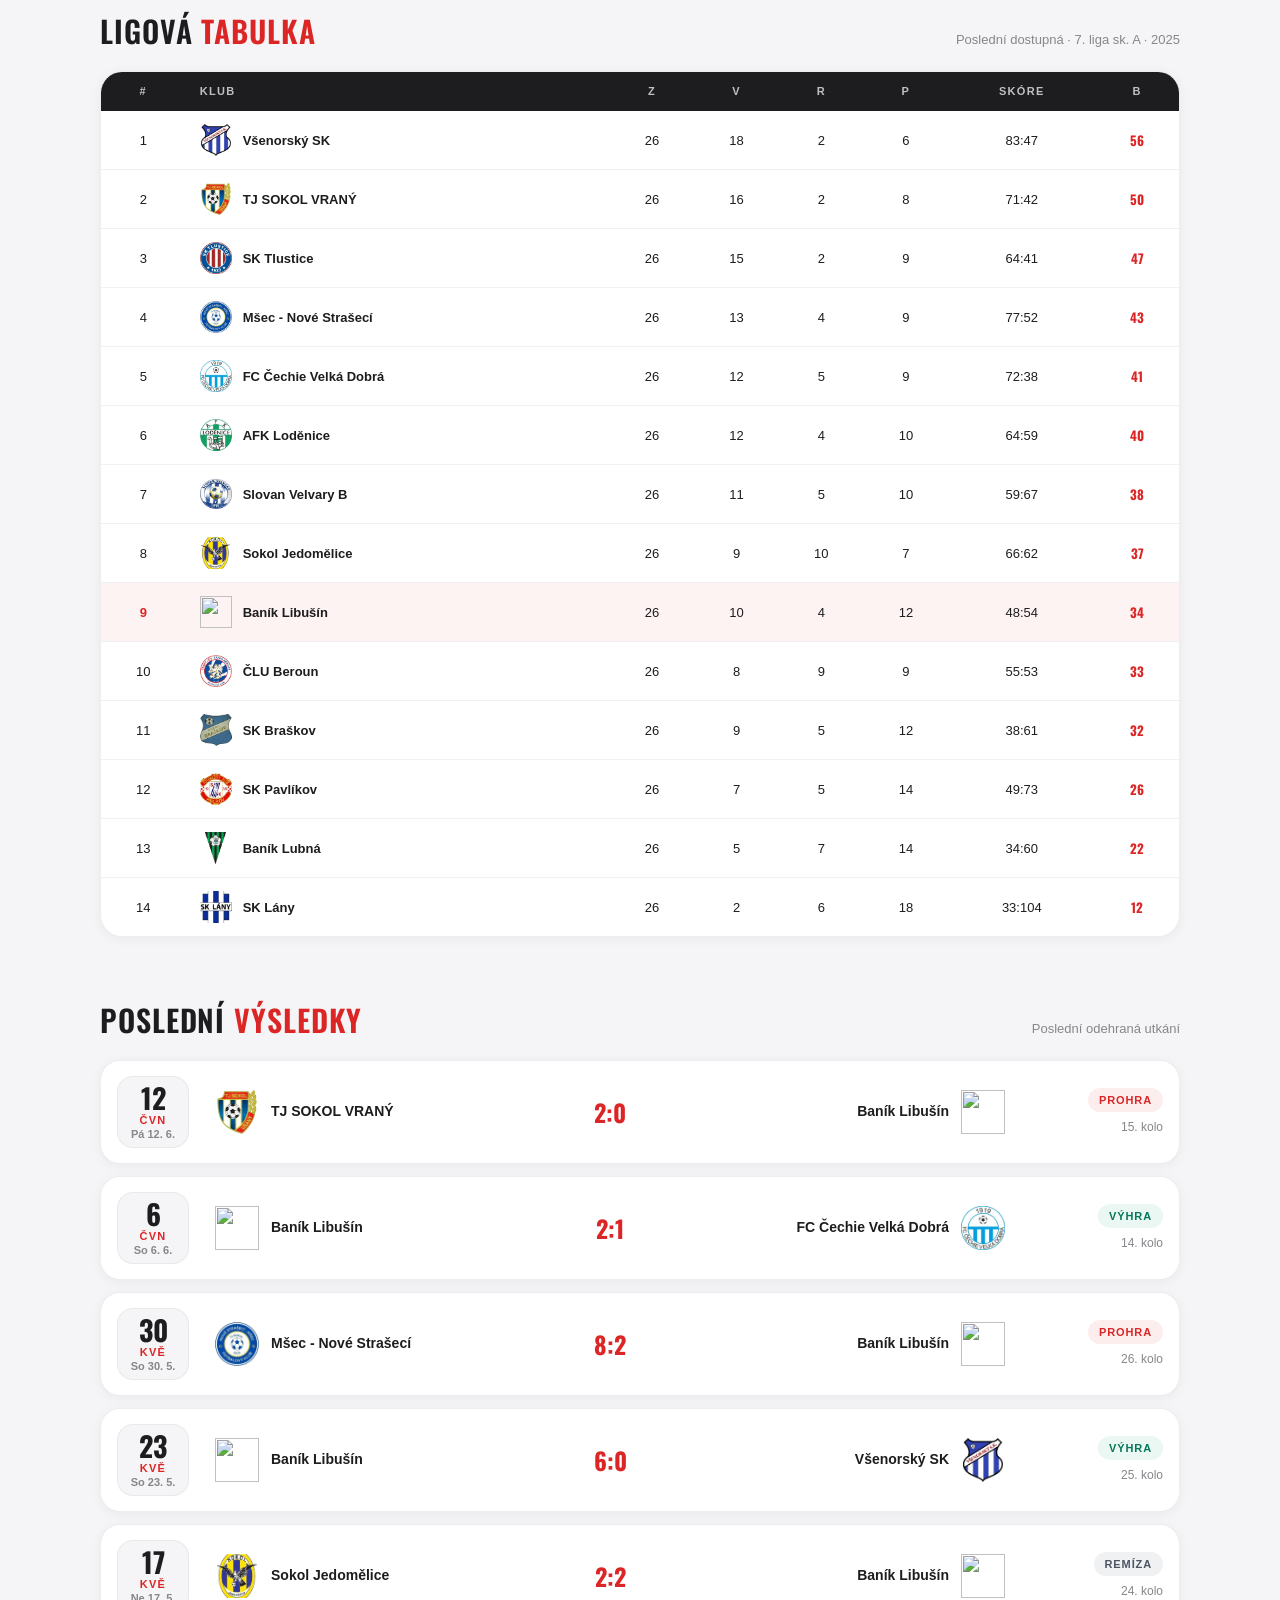
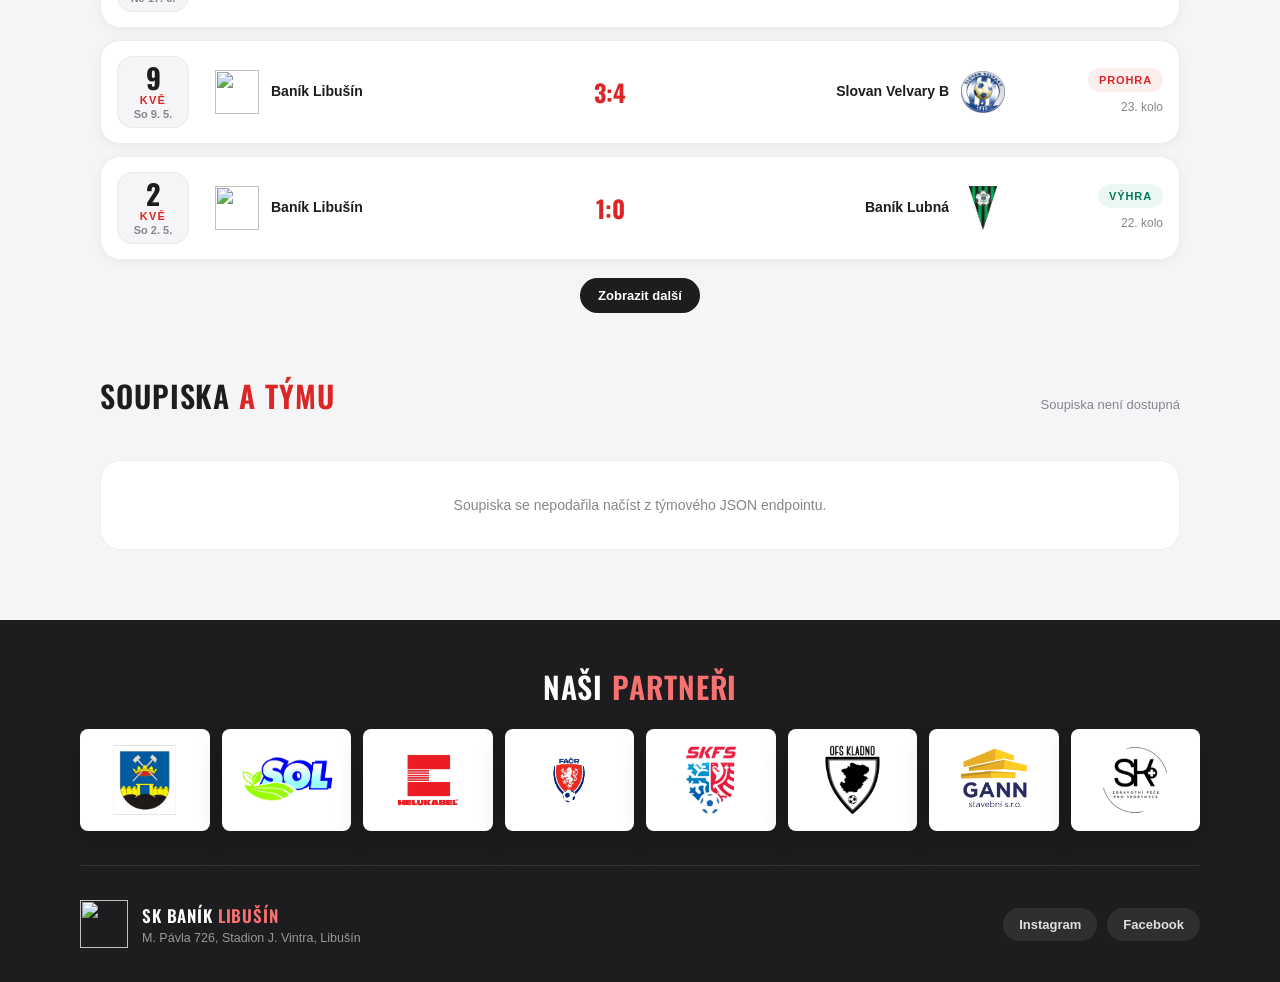
==== commit 6d8279b2: "logo" ====
--- a/a-tym.html
+++ b/a-tym.html
@@ -6,7 +6,7 @@
 <title>A tým | SK Baník Libušín</title>
 <link rel="icon" href="https://skbaniklibusin.cz/wp-content/uploads/2025/10/cropped-SKBL-2026.png">
 <link href="https://fonts.googleapis.com/css2?family=Oswald:wght@500;600;700&display=swap" rel="stylesheet">
-<link rel="stylesheet" href="homepage.css">
+<link rel="stylesheet" href="homepage.css?v=3">
 <link rel="stylesheet" href="a-tym.css?v=6">
 </head>
 <body class="team-page" data-team-source="a_tym" data-sheet-team="a" data-team-title="A tým" data-team-short="A tým" style="--team-hero-image: url('assets/team-heroes/a-tym-hero.jpg'); --team-hero-position: center 38%;">
@@ -14,14 +14,10 @@
 <!-- ============ NAV ============ -->
 <div class="nav" id="nav">
   <div class="nav-inner">
-    <div class="nav-social">
-      <a href="https://www.facebook.com/people/SK-Ban%C3%ADk-Libu%C5%A1%C3%ADn/61551993864059/" target="_blank" rel="noopener" aria-label="Facebook">
-        <svg width="20" height="20" viewBox="0 0 24 24" fill="currentColor"><path d="M14 13.5h2.5l1-4H14v-2c0-1.03 0-2 2-2h1.5V2.14c-.326-.043-1.557-.14-2.857-.14C11.928 2 10 3.657 10 6.7v2.8H7v4h3V22h4v-8.5z"></path></svg>
-      </a>
-      <a href="https://www.instagram.com/skbaniklibusin/" target="_blank" rel="noopener" aria-label="Instagram">
-        <svg width="20" height="20" viewBox="0 0 24 24" fill="none" stroke="currentColor" stroke-width="2"><rect x="2" y="2" width="20" height="20" rx="5.5"></rect><circle cx="12" cy="12" r="4.2"></circle><circle cx="17.6" cy="6.4" r="1.3" fill="currentColor" stroke="none"></circle></svg>
-      </a>
-    </div>
+    <a href="index.html" class="nav-brand" aria-label="Přejít na domovskou stránku SK Baník Libušín">
+      <img src="https://skbaniklibusin.cz/wp-content/uploads/2025/10/cropped-SKBL-2026.png" alt="" class="nav-brand-logo">
+      <span class="nav-brand-text">SK Baník <span>Libušín</span></span>
+    </a>
     <div class="nav-links" id="navLinks">
       <a href="index.html">Domů</a>
       <a href="klub.html">Klub</a>
@@ -31,6 +27,14 @@
       <a href="hymna.html">Hymna</a>
       <a href="hriste.html">Hřiště</a>
       <a href="kontakty.html">Kontakty</a>
+    </div>
+    <div class="nav-social" aria-label="Sociální sítě">
+      <a href="https://www.instagram.com/skbaniklibusin/" target="_blank" rel="noopener" aria-label="Instagram">
+        <svg width="20" height="20" viewBox="0 0 24 24" fill="none" stroke="currentColor" stroke-width="2"><rect x="2" y="2" width="20" height="20" rx="5.5"></rect><circle cx="12" cy="12" r="4.2"></circle><circle cx="17.6" cy="6.4" r="1.3" fill="currentColor" stroke="none"></circle></svg>
+      </a>
+      <a href="https://www.facebook.com/people/SK-Ban%C3%ADk-Libu%C5%A1%C3%ADn/61551993864059/" target="_blank" rel="noopener" aria-label="Facebook">
+        <svg width="20" height="20" viewBox="0 0 24 24" fill="currentColor"><path d="M14 13.5h2.5l1-4H14v-2c0-1.03 0-2 2-2h1.5V2.14c-.326-.043-1.557-.14-2.857-.14C11.928 2 10 3.657 10 6.7v2.8H7v4h3V22h4v-8.5z"></path></svg>
+      </a>
     </div>
     <button type="button" class="nav-burger" id="navBurger" aria-label="Otevřít menu" aria-expanded="false" aria-controls="navModal">
       <svg width="24" height="24" viewBox="0 0 24 24" fill="none" stroke="currentColor" stroke-width="2" stroke-linecap="round"><path d="M4 7h16M4 12h16M4 17h16"></path></svg>
@@ -223,6 +227,19 @@
 
 <!-- ============ FOOTER ============ -->
 <footer id="kontakt" class="footer">
+  <section class="footer-partners" aria-labelledby="footerPartnersTitle">
+    <h2 class="footer-partners-title" id="footerPartnersTitle">Naši <span class="accent-light">partneři</span></h2>
+    <div class="footer-partners-grid">
+      <div class="footer-partner-logo"><img src="assets/partners/mesto-libusin.jpg" alt="Město Libušín" loading="lazy"></div>
+      <div class="footer-partner-logo"><img src="assets/partners/sol-substraty.jpg" alt="Sol substráty" loading="lazy"></div>
+      <div class="footer-partner-logo"><img src="assets/partners/helukabel.png" alt="HELUKABEL" loading="lazy"></div>
+      <div class="footer-partner-logo"><img src="assets/partners/facr.png" alt="FAČR" loading="lazy"></div>
+      <div class="footer-partner-logo"><img src="assets/partners/skfs.png" alt="Středočeský krajský fotbalový svaz" loading="lazy"></div>
+      <div class="footer-partner-logo"><img src="assets/partners/ofs-kladno.png" alt="OFS Kladno" loading="lazy"></div>
+      <div class="footer-partner-logo"><img src="assets/partners/gann-logo.png" alt="GANN stavební s.r.o." loading="lazy"></div>
+      <div class="footer-partner-logo"><img src="assets/partners/sportovni-klinika.png" alt="Sportovní klinika" loading="lazy"></div>
+    </div>
+  </section>
   <div class="footer-inner">
     <div class="footer-brand">
       <img src="https://skbaniklibusin.cz/wp-content/uploads/2025/10/cropped-SKBL-2026.png" alt="" class="footer-logo">
--- a/homepage.css
+++ b/homepage.css
@@ -71,13 +71,65 @@
   display: flex;
   align-items: center;
   justify-content: space-between;
+  gap: 14px;
   height: 60px;
 }
-/* left: social icons */
+.nav-brand {
+  display: flex;
+  align-items: center;
+  gap: 9px;
+  min-width: 0;
+  padding: 5px 9px 5px 5px;
+  border-radius: 99px;
+  color: #ffffff;
+  transition: background .2s, color .4s ease, transform .2s ease;
+}
+.nav-brand:hover {
+  background: rgba(255, 255, 255, .16);
+  color: #ffffff;
+  transform: translateY(-1px);
+}
+.nav-brand-logo {
+  width: 34px;
+  height: 34px;
+  object-fit: contain;
+  flex: none;
+  filter: drop-shadow(0 3px 10px rgba(0, 0, 0, .22));
+}
+.nav-brand-text {
+  font-family: Oswald, sans-serif;
+  font-size: 17px;
+  font-weight: 700;
+  letter-spacing: .04em;
+  line-height: 1;
+  text-transform: uppercase;
+  white-space: nowrap;
+}
+.nav-brand-text span {
+  color: var(--red-light);
+}
+.nav.scrolled .nav-brand,
+body.subpage .nav-brand,
+body.team-page .nav-brand {
+  color: #3a3a3c;
+}
+.nav.scrolled .nav-brand:hover,
+body.subpage .nav-brand:hover,
+body.team-page .nav-brand:hover {
+  background: rgba(0, 0, 0, .05);
+  color: var(--ink);
+}
+.nav.scrolled .nav-brand-text span,
+body.subpage .nav-brand-text span,
+body.team-page .nav-brand-text span {
+  color: var(--red);
+}
+/* right: social icons */
 .nav-social {
   display: flex;
   align-items: center;
   gap: 6px;
+  flex: none;
 }
 .nav-social a {
   display: flex;
@@ -134,7 +186,14 @@
 
 @media (max-width: 767px) {
   .nav-links { display: none; }
+  .nav-social { display: none; }
   .nav-burger { display: flex; }
+  .nav-brand-text {
+    font-size: 16px;
+    max-width: calc(100vw - 130px);
+    overflow: hidden;
+    text-overflow: ellipsis;
+  }
 }
 
 /* ============ MOBILNÍ MENU (modální okno) ============ */
@@ -223,7 +282,7 @@
 .nav-modal-links a {
   display: flex;
   align-items: center;
-  gap: 14px;
+  gap: 10px;
   padding: 12px 14px;
   border-radius: 16px;
   color: var(--ink);
@@ -247,7 +306,7 @@
 .nav-modal-links a:nth-child(8) { animation-delay: .33s; }
 
 .nav-modal-links .ni-icon {
-  display: flex;
+  display: none;
   align-items: center;
   justify-content: center;
   width: 42px;
@@ -969,6 +1028,43 @@
   color: rgba(255, 255, 255, .8);
   padding: 44px 20px 34px;
 }
+.footer-partners {
+  max-width: 1120px;
+  margin: 0 auto 34px;
+  padding-bottom: 34px;
+  border-bottom: 1px solid rgba(255, 255, 255, .11);
+}
+.footer-partners-title {
+  margin: 0 0 20px;
+  font-family: Oswald, sans-serif;
+  font-weight: 600;
+  text-transform: uppercase;
+  letter-spacing: .03em;
+  font-size: clamp(22px, 4vw, 30px);
+  text-align: center;
+  color: #ffffff;
+}
+.footer-partners-grid {
+  display: grid;
+  grid-template-columns: repeat(auto-fit, minmax(126px, 1fr));
+  gap: 12px;
+}
+.footer-partner-logo {
+  min-height: 96px;
+  padding: 16px;
+  border-radius: 8px;
+  background: #ffffff;
+  display: grid;
+  place-items: center;
+  box-shadow: 0 12px 30px rgba(0, 0, 0, .16);
+}
+.footer-partner-logo img {
+  display: block;
+  width: 100%;
+  max-width: 138px;
+  max-height: 70px;
+  object-fit: contain;
+}
 .footer-inner {
   max-width: 1120px;
   margin: 0 auto;
@@ -1005,6 +1101,20 @@
 }
 .footer-social-btn:hover { background: rgba(255, 255, 255, .16); color: #ffffff; }
 
+@media (max-width: 719px) {
+  .footer-partners {
+    margin-bottom: 28px;
+    padding-bottom: 28px;
+  }
+  .footer-partners-grid {
+    grid-template-columns: repeat(2, minmax(0, 1fr));
+  }
+  .footer-partner-logo {
+    min-height: 88px;
+    padding: 14px;
+  }
+}
+
 /* ---------- Reveal on scroll ---------- */
 [data-reveal].reveal-hidden {
   opacity: 0;
